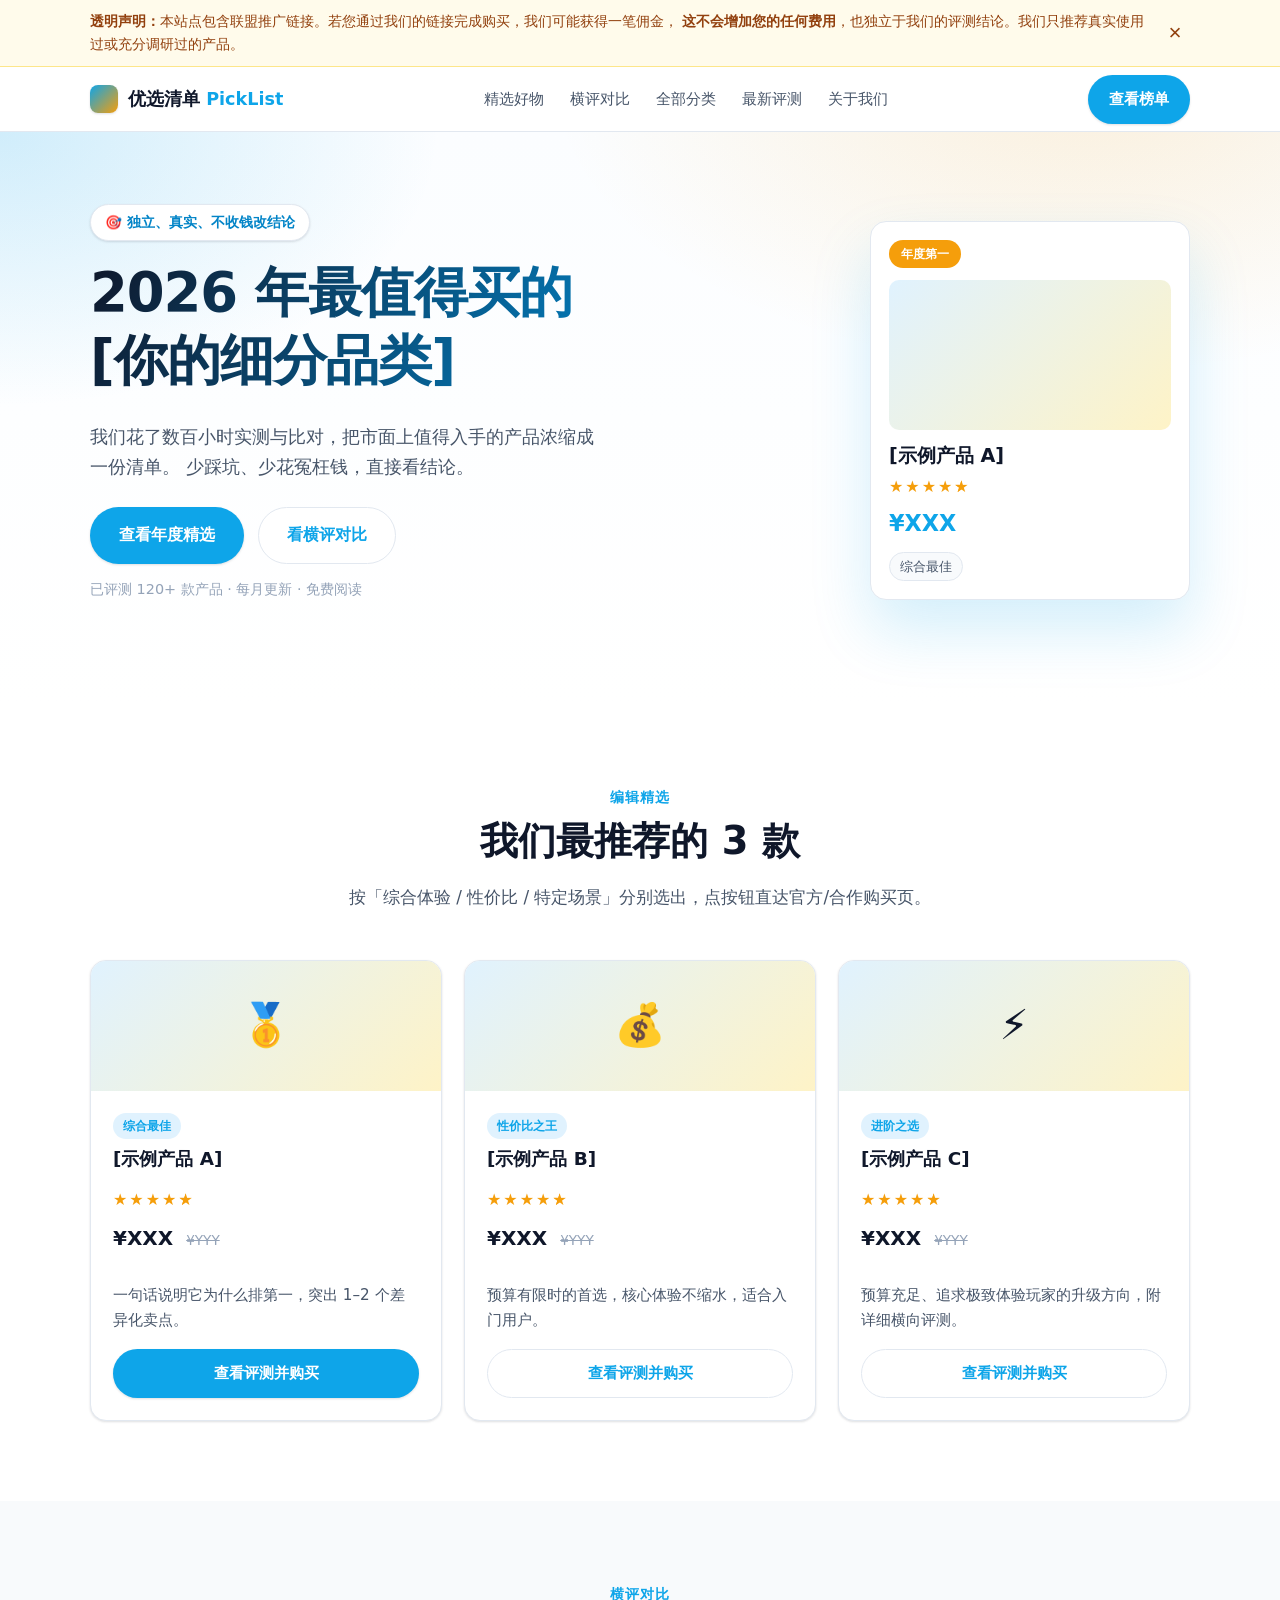
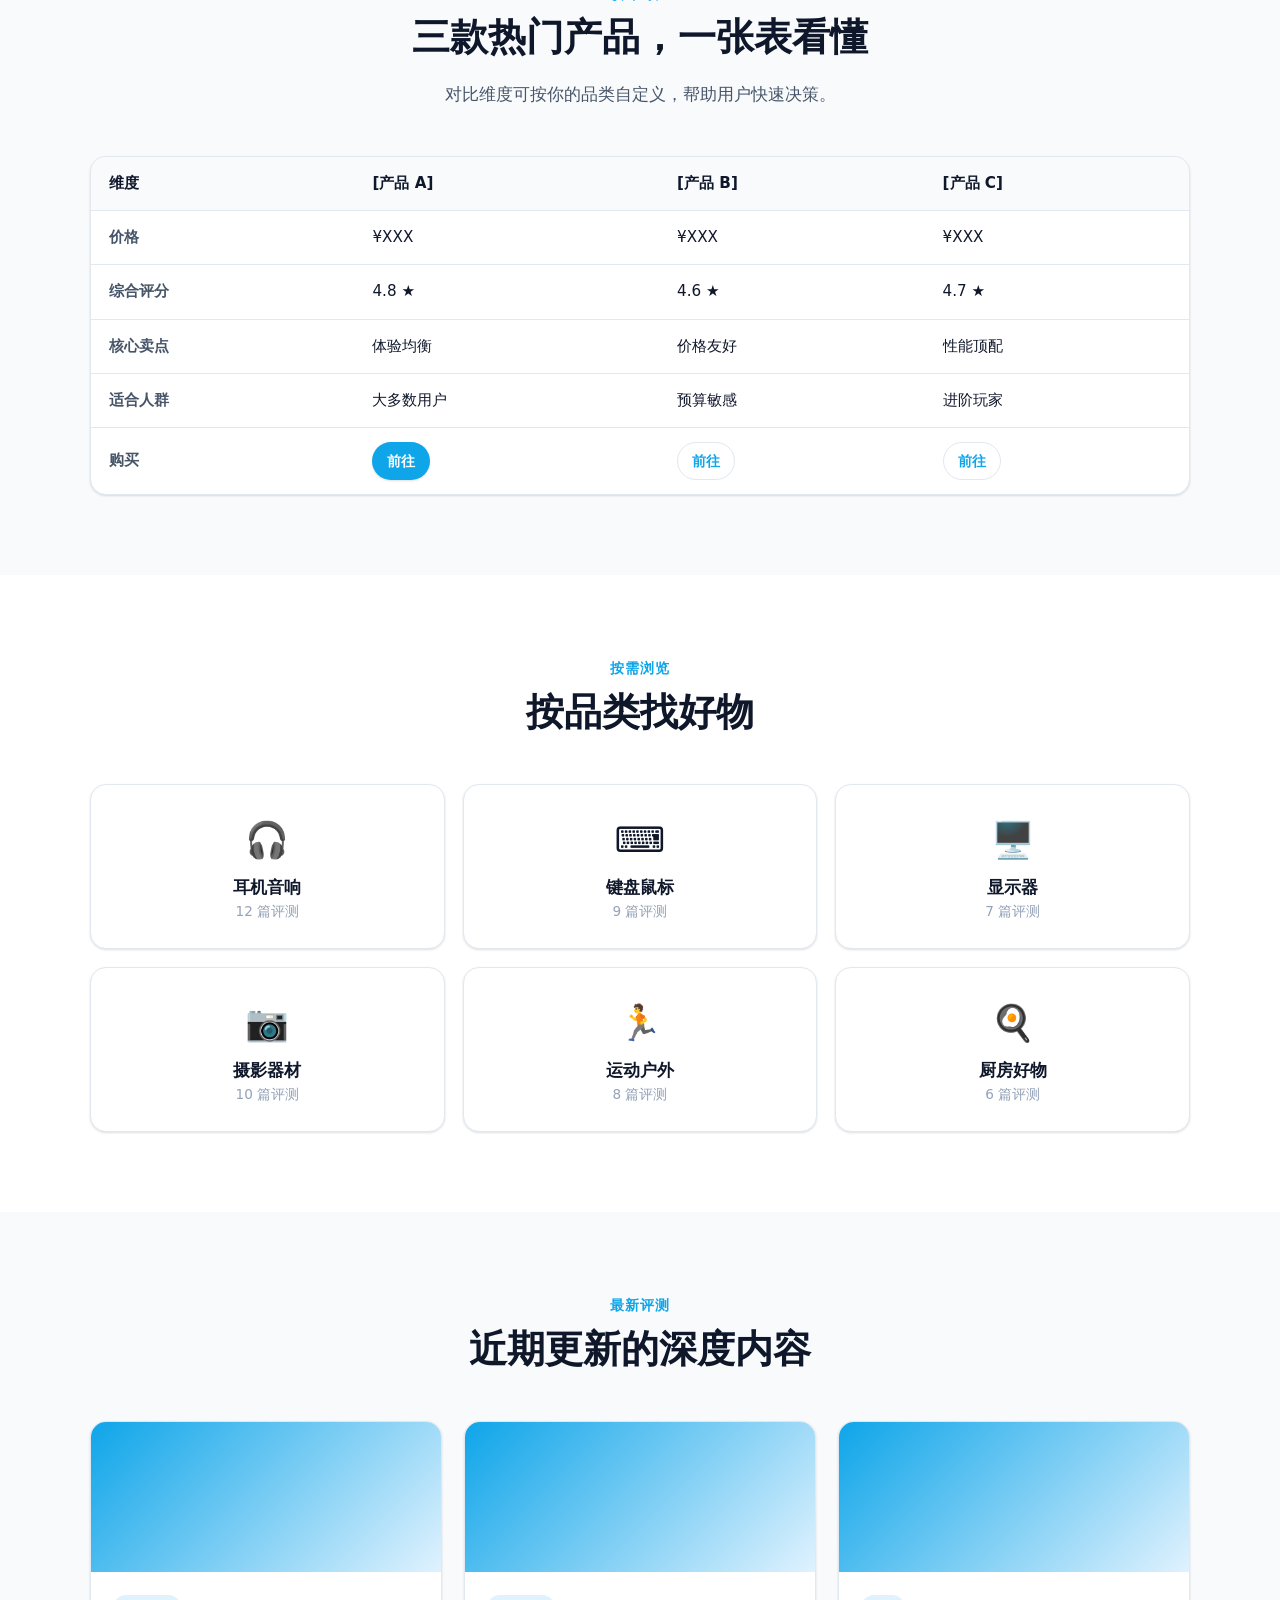
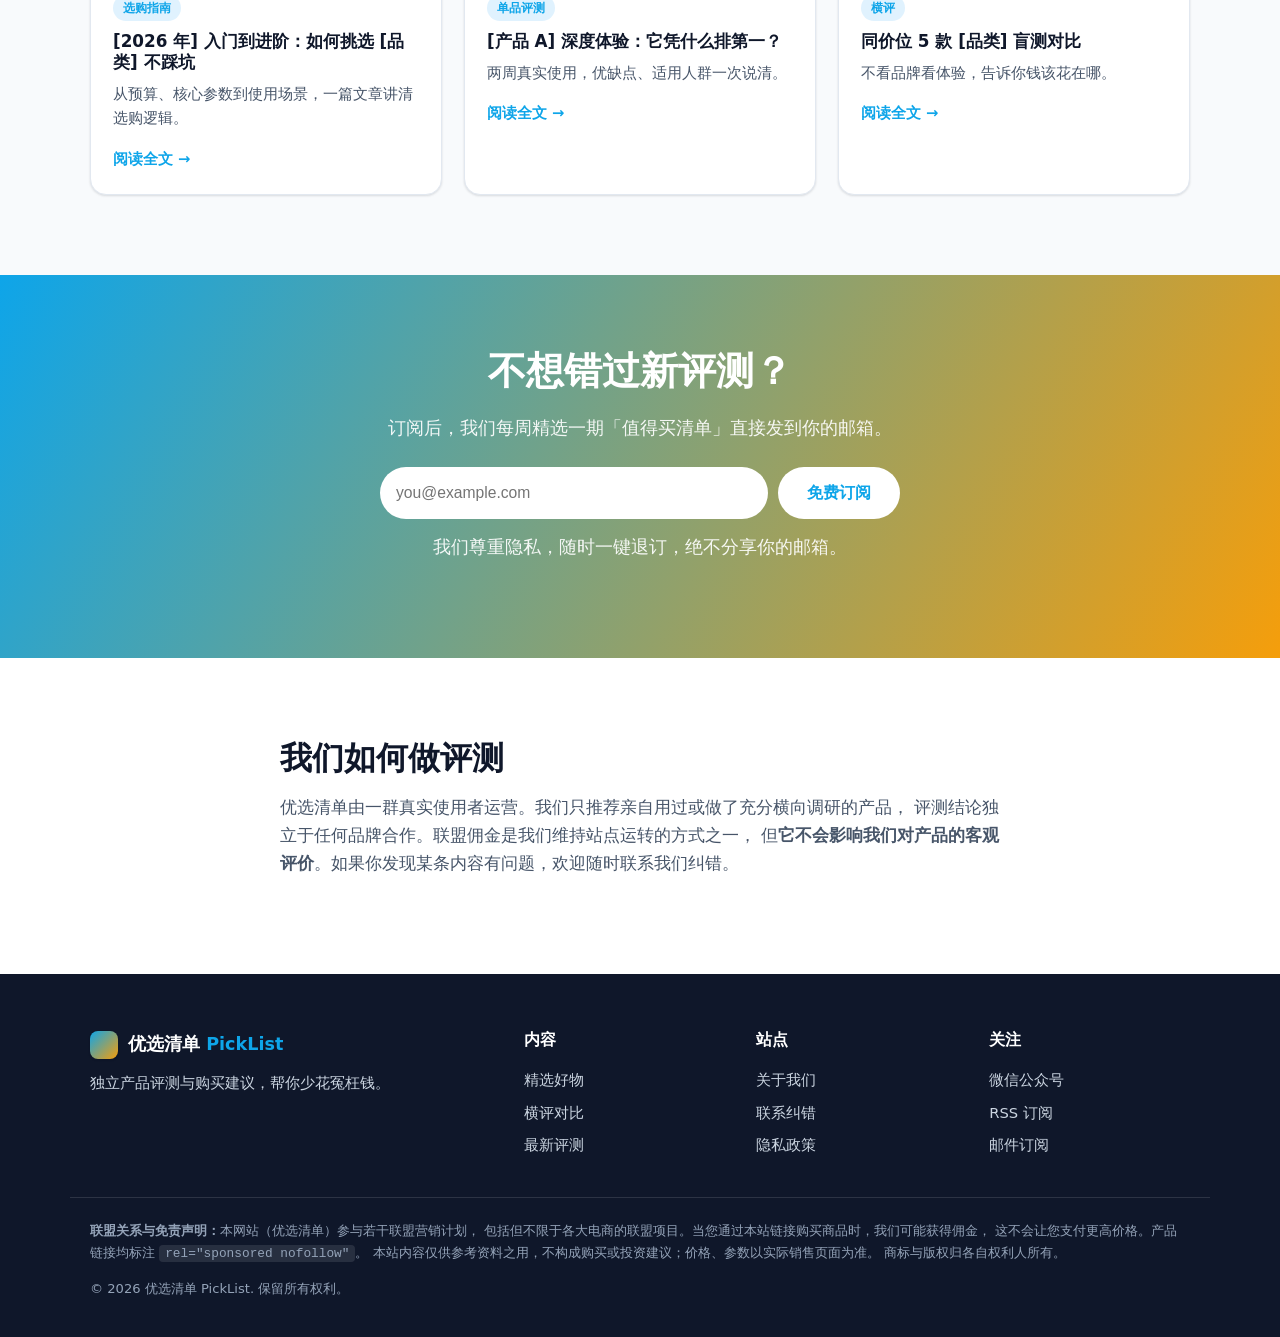
==== affiliate/index.html @ 00a75c19 "feat: 初始化站点仓库（企业落地页 landing/ + 联盟营销主页 affiliate/）" ====
<!DOCTYPE html>
<html lang="zh-CN">
<head>
  <meta charset="UTF-8" />
  <meta name="viewport" content="width=device-width, initial-scale=1.0" />
  <!-- SEO：联盟站点核心靠搜索流量，标题/描述务必含细分品类关键词 -->
  <title>优选清单 · 2026 最值得买的 [你的细分品类] 推荐与评测</title>
  <meta name="description" content="我们基于真实使用体验，为你筛选 [你的细分品类] 中最值得购买的产品，附详细对比与购买建议。内含联盟推广链接。" />
  <meta name="robots" content="index, follow" />
  <meta name="theme-color" content="#0ea5e9" />
  <link rel="stylesheet" href="./styles.css" />
</head>
<body>
  <!-- 联盟合规披露条：几乎所有国家/平台（含 Amazon Associates、FTC）都要求明确披露 -->
  <div class="disclosure" id="disclosure">
    <div class="container disclosure-inner">
      <p>
        <strong>透明声明：</strong>本站点包含联盟推广链接。若您通过我们的链接完成购买，我们可能获得一笔佣金，
        <b>这不会增加您的任何费用</b>，也独立于我们的评测结论。我们只推荐真实使用过或充分调研过的产品。
      </p>
      <button class="disclosure-close" id="disclosureClose" aria-label="关闭声明">×</button>
    </div>
  </div>

  <!-- 顶部导航 -->
  <header class="site-header" id="top">
    <div class="container nav">
      <a class="brand" href="#top" aria-label="优选清单首页">
        <span class="brand-mark" aria-hidden="true"></span>
        <span class="brand-name">优选清单 <span class="brand-sub">PickList</span></span>
      </a>

      <nav class="nav-links" id="navLinks" aria-label="主导航">
        <a href="#picks">精选好物</a>
        <a href="#compare">横评对比</a>
        <a href="#categories">全部分类</a>
        <a href="#reviews">最新评测</a>
        <a href="#about">关于我们</a>
      </nav>

      <div class="nav-actions">
        <a class="btn btn-primary" href="#picks">查看榜单</a>
      </div>

      <button class="nav-toggle" id="navToggle" aria-label="打开菜单" aria-expanded="false" aria-controls="navLinks">
        <span></span><span></span><span></span>
      </button>
    </div>
  </header>

  <main>
    <!-- Hero -->
    <section class="hero">
      <div class="container hero-grid">
        <div class="hero-copy reveal">
          <span class="badge">🎯 独立、真实、不收钱改结论</span>
          <h1>2026 年最值得买的<br />[你的细分品类]</h1>
          <p class="lead">
            我们花了数百小时实测与比对，把市面上值得入手的产品浓缩成一份清单。
            少踩坑、少花冤枉钱，直接看结论。
          </p>
          <div class="hero-cta">
            <a class="btn btn-primary btn-lg" href="#picks">查看年度精选</a>
            <a class="btn btn-outline btn-lg" href="#compare">看横评对比</a>
          </div>
          <p class="hero-note">已评测 120+ 款产品 · 每月更新 · 免费阅读</p>
        </div>

        <div class="hero-visual reveal" aria-hidden="true">
          <div class="rank-card">
            <span class="rank-badge">年度第一</span>
            <div class="rank-thumb"></div>
            <div class="rank-body">
              <h3>[示例产品 A]</h3>
              <div class="stars" aria-label="评分 4.8 分">★★★★<span class="half">★</span></div>
              <p class="rank-price">¥XXX</p>
              <span class="rank-tag">综合最佳</span>
            </div>
          </div>
        </div>
      </div>
    </section>

    <!-- 精选好物 -->
    <section class="section" id="picks">
      <div class="container">
        <div class="section-head reveal">
          <span class="eyebrow">编辑精选</span>
          <h2>我们最推荐的 3 款</h2>
          <p>按「综合体验 / 性价比 / 特定场景」分别选出，点按钮直达官方/合作购买页。</p>
        </div>

        <div class="grid-3 picks">
          <article class="pick-card reveal">
            <div class="pick-thumb"><span class="pick-emoji" aria-hidden="true">🥇</span></div>
            <div class="pick-body">
              <span class="pick-cat">综合最佳</span>
              <h3>[示例产品 A]</h3>
              <div class="stars" aria-label="评分 4.8 分">★★★★<span class="half">★</span></div>
              <p class="pick-price">¥XXX <del>¥YYY</del></p>
              <p class="pick-desc">一句话说明它为什么排第一，突出 1–2 个差异化卖点。</p>
              <!-- 联盟链接占位：替换为你的推广链接，建议带 subID 便于统计转化 -->
              <a class="btn btn-primary btn-block" href="https://example.com/affiliate?product=A&subid=home_top1" rel="sponsored nofollow" target="_blank">查看评测并购买</a>
            </div>
          </article>

          <article class="pick-card reveal">
            <div class="pick-thumb"><span class="pick-emoji" aria-hidden="true">💰</span></div>
            <div class="pick-body">
              <span class="pick-cat">性价比之王</span>
              <h3>[示例产品 B]</h3>
              <div class="stars" aria-label="评分 4.6 分">★★★★<span class="half">★</span></div>
              <p class="pick-price">¥XXX <del>¥YYY</del></p>
              <p class="pick-desc">预算有限时的首选，核心体验不缩水，适合入门用户。</p>
              <a class="btn btn-outline btn-block" href="https://example.com/affiliate?product=B&subid=home_top2" rel="sponsored nofollow" target="_blank">查看评测并购买</a>
            </div>
          </article>

          <article class="pick-card reveal">
            <div class="pick-thumb"><span class="pick-emoji" aria-hidden="true">⚡</span></div>
            <div class="pick-body">
              <span class="pick-cat">进阶之选</span>
              <h3>[示例产品 C]</h3>
              <div class="stars" aria-label="评分 4.7 分">★★★★<span class="half">★</span></div>
              <p class="pick-price">¥XXX <del>¥YYY</del></p>
              <p class="pick-desc">预算充足、追求极致体验玩家的升级方向，附详细横向评测。</p>
              <a class="btn btn-outline btn-block" href="https://example.com/affiliate?product=C&subid=home_top3" rel="sponsored nofollow" target="_blank">查看评测并购买</a>
            </div>
          </article>
        </div>
      </div>
    </section>

    <!-- 横评对比 -->
    <section class="section section-alt" id="compare">
      <div class="container">
        <div class="section-head reveal">
          <span class="eyebrow">横评对比</span>
          <h2>三款热门产品，一张表看懂</h2>
          <p>对比维度可按你的品类自定义，帮助用户快速决策。</p>
        </div>

        <div class="table-wrap reveal">
          <table class="compare-table">
            <thead>
              <tr>
                <th>维度</th>
                <th>[产品 A]</th>
                <th>[产品 B]</th>
                <th>[产品 C]</th>
              </tr>
            </thead>
            <tbody>
              <tr><td>价格</td><td>¥XXX</td><td>¥XXX</td><td>¥XXX</td></tr>
              <tr><td>综合评分</td><td>4.8 ★</td><td>4.6 ★</td><td>4.7 ★</td></tr>
              <tr><td>核心卖点</td><td>体验均衡</td><td>价格友好</td><td>性能顶配</td></tr>
              <tr><td>适合人群</td><td>大多数用户</td><td>预算敏感</td><td>进阶玩家</td></tr>
              <tr>
                <td>购买</td>
                <td><a class="btn btn-primary btn-sm" href="https://example.com/affiliate?product=A&subid=compare" rel="sponsored nofollow" target="_blank">前往</a></td>
                <td><a class="btn btn-outline btn-sm" href="https://example.com/affiliate?product=B&subid=compare" rel="sponsored nofollow" target="_blank">前往</a></td>
                <td><a class="btn btn-outline btn-sm" href="https://example.com/affiliate?product=C&subid=compare" rel="sponsored nofollow" target="_blank">前往</a></td>
              </tr>
            </tbody>
          </table>
        </div>
      </div>
    </section>

    <!-- 品类入口 -->
    <section class="section" id="categories">
      <div class="container">
        <div class="section-head reveal">
          <span class="eyebrow">按需浏览</span>
          <h2>按品类找好物</h2>
        </div>
        <div class="grid-3 cats">
          <a class="cat-card reveal" href="#"><span class="cat-emoji" aria-hidden="true">🎧</span><h3>耳机音响</h3><p>12 篇评测</p></a>
          <a class="cat-card reveal" href="#"><span class="cat-emoji" aria-hidden="true">⌨️</span><h3>键盘鼠标</h3><p>9 篇评测</p></a>
          <a class="cat-card reveal" href="#"><span class="cat-emoji" aria-hidden="true">🖥️</span><h3>显示器</h3><p>7 篇评测</p></a>
          <a class="cat-card reveal" href="#"><span class="cat-emoji" aria-hidden="true">📷</span><h3>摄影器材</h3><p>10 篇评测</p></a>
          <a class="cat-card reveal" href="#"><span class="cat-emoji" aria-hidden="true">🏃</span><h3>运动户外</h3><p>8 篇评测</p></a>
          <a class="cat-card reveal" href="#"><span class="cat-emoji" aria-hidden="true">🍳</span><h3>厨房好物</h3><p>6 篇评测</p></a>
        </div>
      </div>
    </section>

    <!-- 最新评测 -->
    <section class="section section-alt" id="reviews">
      <div class="container">
        <div class="section-head reveal">
          <span class="eyebrow">最新评测</span>
          <h2>近期更新的深度内容</h2>
        </div>
        <div class="grid-3 posts">
          <article class="post-card reveal">
            <div class="post-thumb"></div>
            <div class="post-body">
              <span class="post-cat">选购指南</span>
              <h3>[2026 年] 入门到进阶：如何挑选 [品类] 不踩坑</h3>
              <p>从预算、核心参数到使用场景，一篇文章讲清选购逻辑。</p>
              <a class="post-more" href="#">阅读全文 →</a>
            </div>
          </article>
          <article class="post-card reveal">
            <div class="post-thumb"></div>
            <div class="post-body">
              <span class="post-cat">单品评测</span>
              <h3>[产品 A] 深度体验：它凭什么排第一？</h3>
              <p>两周真实使用，优缺点、适用人群一次说清。</p>
              <a class="post-more" href="#">阅读全文 →</a>
            </div>
          </article>
          <article class="post-card reveal">
            <div class="post-thumb"></div>
            <div class="post-body">
              <span class="post-cat">横评</span>
              <h3>同价位 5 款 [品类] 盲测对比</h3>
              <p>不看品牌看体验，告诉你钱该花在哪。</p>
              <a class="post-more" href="#">阅读全文 →</a>
            </div>
          </article>
        </div>
      </div>
    </section>

    <!-- 订阅 -->
    <section class="cta" id="subscribe">
      <div class="container cta-inner reveal">
        <h2>不想错过新评测？</h2>
        <p>订阅后，我们每周精选一期「值得买清单」直接发到你的邮箱。</p>
        <form class="sub-form" id="subForm" novalidate>
          <input type="email" id="subEmail" placeholder="you@example.com" autocomplete="email" aria-label="邮箱地址" required />
          <button class="btn btn-light btn-lg" type="submit">免费订阅</button>
          <p class="form-success" id="subSuccess" hidden>✅ 订阅成功，欢迎信已发送（演示）。</p>
        </form>
        <p class="cta-fine">我们尊重隐私，随时一键退订，绝不分享你的邮箱。</p>
      </div>
    </section>

    <!-- 关于 -->
    <section class="section" id="about">
      <div class="container about reveal">
        <h2>我们如何做评测</h2>
        <p>
          优选清单由一群真实使用者运营。我们只推荐亲自用过或做了充分横向调研的产品，
          评测结论独立于任何品牌合作。联盟佣金是我们维持站点运转的方式之一，
          但<strong>它不会影响我们对产品的客观评价</strong>。如果你发现某条内容有问题，欢迎随时联系我们纠错。
        </p>
      </div>
    </section>
  </main>

  <!-- 页脚：含联盟免责声明 -->
  <footer class="site-footer">
    <div class="container footer-grid">
      <div class="footer-brand">
        <a class="brand" href="#top">
          <span class="brand-mark" aria-hidden="true"></span>
          <span class="brand-name">优选清单 <span class="brand-sub">PickList</span></span>
        </a>
        <p>独立产品评测与购买建议，帮你少花冤枉钱。</p>
      </div>
      <div class="footer-col">
        <h4>内容</h4>
        <a href="#picks">精选好物</a>
        <a href="#compare">横评对比</a>
        <a href="#reviews">最新评测</a>
      </div>
      <div class="footer-col">
        <h4>站点</h4>
        <a href="#about">关于我们</a>
        <a href="#">联系纠错</a>
        <a href="#">隐私政策</a>
      </div>
      <div class="footer-col">
        <h4>关注</h4>
        <a href="#">微信公众号</a>
        <a href="#">RSS 订阅</a>
        <a href="#subscribe">邮件订阅</a>
      </div>
    </div>

    <div class="container footer-disclaimer">
      <p>
        <strong>联盟关系与免责声明：</strong>本网站（优选清单）参与若干联盟营销计划，
        包括但不限于各大电商的联盟项目。当您通过本站链接购买商品时，我们可能获得佣金，
        这不会让您支付更高价格。产品链接均标注 <code>rel="sponsored nofollow"</code>。
        本站内容仅供参考资料之用，不构成购买或投资建议；价格、参数以实际销售页面为准。
        商标与版权归各自权利人所有。
      </p>
      <p class="copyright">© 2026 优选清单 PickList. 保留所有权利。</p>
    </div>
  </footer>

  <script src="./script.js"></script>
</body>
</html>
---- affiliate/styles.css ----
/* ============================================================
   优选清单 · 联盟营销主页样式
   移动优先 · CSS 变量主题 · 响应式
   ============================================================ */

:root {
  --primary: #0ea5e9;
  --primary-dark: #0284c7;
  --primary-light: #e0f2fe;
  --accent: #f59e0b;
  --ink: #0f172a;
  --ink-soft: #475569;
  --muted: #94a3b8;
  --bg: #ffffff;
  --bg-alt: #f8fafc;
  --border: #e2e8f0;
  --success: #16a34a;
  --radius: 16px;
  --radius-sm: 10px;
  --shadow-sm: 0 1px 2px rgba(15, 23, 42, 0.06), 0 1px 3px rgba(15, 23, 42, 0.08);
  --shadow-md: 0 10px 25px rgba(15, 23, 42, 0.08);
  --shadow-lg: 0 30px 60px rgba(14, 165, 233, 0.18);
  --maxw: 1140px;
  --ease: cubic-bezier(0.16, 1, 0.3, 1);
}

*, *::before, *::after { box-sizing: border-box; }
html { scroll-behavior: smooth; }
body {
  margin: 0;
  font-family: "PingFang SC", "Microsoft YaHei", "Segoe UI", system-ui, -apple-system, sans-serif;
  color: var(--ink);
  background: var(--bg);
  line-height: 1.65;
  -webkit-font-smoothing: antialiased;
}
img, svg { max-width: 100%; display: block; }
a { color: inherit; text-decoration: none; }
h1, h2, h3, h4 { line-height: 1.25; margin: 0 0 0.5em; font-weight: 700; }
p { margin: 0 0 1em; }
ul { margin: 0; padding: 0; list-style: none; }

.container { width: 100%; max-width: var(--maxw); margin: 0 auto; padding: 0 20px; }
.section { padding: 80px 0; }
.section-alt { background: var(--bg-alt); }
.section-head { text-align: center; max-width: 640px; margin: 0 auto 48px; }
.eyebrow { display: inline-block; font-size: 0.85rem; font-weight: 700; letter-spacing: 0.08em; color: var(--primary); text-transform: uppercase; margin-bottom: 8px; }
.section-head h2 { font-size: clamp(1.6rem, 4vw, 2.4rem); }
.section-head p { color: var(--ink-soft); font-size: 1.05rem; }

/* ---------- 联盟披露条 ---------- */
.disclosure { background: #fffbeb; border-bottom: 1px solid #fde68a; color: #92400e; font-size: 0.88rem; }
.disclosure-inner { display: flex; align-items: center; gap: 12px; padding: 10px 20px; }
.disclosure p { margin: 0; flex: 1; }
.disclosure-close { flex: none; width: 30px; height: 30px; border: none; background: transparent; font-size: 1.4rem; line-height: 1; color: #92400e; cursor: pointer; border-radius: 8px; }
.disclosure-close:hover { background: #fde68a; }
.disclosure.hide { display: none; }

/* ---------- Buttons ---------- */
.btn {
  display: inline-flex; align-items: center; justify-content: center; gap: 8px;
  padding: 11px 20px; border-radius: 999px; font-size: 0.95rem; font-weight: 600;
  cursor: pointer; border: 1px solid transparent; white-space: nowrap;
  transition: transform 0.15s var(--ease), box-shadow 0.2s var(--ease), background 0.2s var(--ease);
}
.btn:active { transform: translateY(1px); }
.btn-lg { padding: 14px 28px; font-size: 1.02rem; }
.btn-sm { padding: 7px 14px; font-size: 0.85rem; }
.btn-block { width: 100%; }
.btn-primary { background: var(--primary); color: #fff; box-shadow: var(--shadow-sm); }
.btn-primary:hover { background: var(--primary-dark); box-shadow: var(--shadow-md); }
.btn-outline { background: #fff; color: var(--primary); border-color: var(--border); }
.btn-outline:hover { border-color: var(--primary); background: var(--primary-light); }
.btn-light { background: #fff; color: var(--primary); }
.btn-light:hover { box-shadow: var(--shadow-md); }

/* ---------- Header / Nav ---------- */
.site-header { position: sticky; top: 0; z-index: 50; background: rgba(255, 255, 255, 0.85); backdrop-filter: saturate(180%) blur(12px); border-bottom: 1px solid var(--border); }
.nav { display: flex; align-items: center; justify-content: space-between; height: 64px; gap: 16px; }
.brand { display: inline-flex; align-items: center; gap: 10px; font-weight: 800; font-size: 1.1rem; }
.brand-mark { width: 28px; height: 28px; border-radius: 8px; background: linear-gradient(135deg, var(--primary), var(--accent)); box-shadow: var(--shadow-sm); }
.brand-sub { color: var(--primary); font-weight: 700; }
.nav-links { display: flex; gap: 26px; }
.nav-links a { color: var(--ink-soft); font-weight: 500; font-size: 0.95rem; transition: color 0.15s; }
.nav-links a:hover { color: var(--primary); }
.nav-actions { display: flex; align-items: center; gap: 10px; }
.nav-toggle { display: none; flex-direction: column; justify-content: center; gap: 5px; width: 42px; height: 42px; background: transparent; border: 1px solid var(--border); border-radius: 10px; cursor: pointer; }
.nav-toggle span { display: block; width: 20px; height: 2px; background: var(--ink); border-radius: 2px; transition: transform 0.2s, opacity 0.2s; }
.nav-toggle[aria-expanded="true"] span:nth-child(1) { transform: translateY(7px) rotate(45deg); }
.nav-toggle[aria-expanded="true"] span:nth-child(2) { opacity: 0; }
.nav-toggle[aria-expanded="true"] span:nth-child(3) { transform: translateY(-7px) rotate(-45deg); }

/* ---------- Hero ---------- */
.hero { position: relative; padding: 72px 0 88px; background: radial-gradient(900px 500px at 85% -10%, rgba(245, 158, 11, 0.14), transparent 60%), radial-gradient(800px 500px at 0% 0%, rgba(14, 165, 233, 0.18), transparent 55%), linear-gradient(180deg, #fbfdff, #ffffff); overflow: hidden; }
.hero-grid { display: grid; grid-template-columns: 1.05fr 1fr; gap: 48px; align-items: center; }
.badge { display: inline-block; background: #fff; border: 1px solid var(--border); color: var(--primary-dark); padding: 6px 14px; border-radius: 999px; font-size: 0.85rem; font-weight: 600; box-shadow: var(--shadow-sm); margin-bottom: 18px; }
.hero h1 { font-size: clamp(2.1rem, 6vw, 3.4rem); letter-spacing: -0.02em; background: linear-gradient(120deg, var(--ink), var(--primary-dark)); -webkit-background-clip: text; background-clip: text; color: transparent; }
.lead { font-size: 1.12rem; color: var(--ink-soft); max-width: 520px; }
.hero-cta { display: flex; flex-wrap: wrap; gap: 14px; margin: 26px 0 14px; }
.hero-note { font-size: 0.9rem; color: var(--muted); }

/* Hero 排行卡 */
.hero-visual { perspective: 1200px; }
.rank-card { background: #fff; border: 1px solid var(--border); border-radius: var(--radius); box-shadow: var(--shadow-lg); padding: 18px; max-width: 320px; margin-left: auto; }
.rank-badge { display: inline-block; background: var(--accent); color: #fff; font-size: 0.78rem; font-weight: 700; padding: 4px 12px; border-radius: 999px; margin-bottom: 12px; }
.rank-thumb { height: 150px; border-radius: var(--radius-sm); background: linear-gradient(135deg, var(--primary-light), #fef3c7); margin-bottom: 14px; }
.rank-body h3 { font-size: 1.2rem; margin-bottom: 6px; }
.rank-price { font-size: 1.4rem; font-weight: 800; color: var(--primary); margin: 4px 0 10px; }
.rank-tag { display: inline-block; font-size: 0.8rem; color: var(--ink-soft); background: var(--bg-alt); border: 1px solid var(--border); padding: 3px 10px; border-radius: 999px; }

/* 星级 */
.stars { color: #f59e0b; font-size: 1rem; letter-spacing: 2px; }
.stars .half { position: relative; display: inline-block; width: 1em; overflow: hidden; vertical-align: bottom; }
.stars .half::before { content: "★"; position: absolute; left: 0; width: 50%; overflow: hidden; color: #f59e0b; }

/* ---------- 精选卡片 ---------- */
.grid-3 { display: grid; grid-template-columns: repeat(3, 1fr); gap: 22px; }
.pick-card { background: #fff; border: 1px solid var(--border); border-radius: var(--radius); box-shadow: var(--shadow-sm); overflow: hidden; display: flex; flex-direction: column; transition: transform 0.2s var(--ease), box-shadow 0.2s var(--ease); }
.pick-card:hover { transform: translateY(-4px); box-shadow: var(--shadow-md); }
.pick-thumb { height: 130px; background: linear-gradient(135deg, var(--primary-light), #fef3c7); display: grid; place-items: center; }
.pick-emoji { font-size: 2.6rem; }
.pick-body { padding: 22px; display: flex; flex-direction: column; gap: 8px; flex: 1; }
.pick-cat { display: inline-block; align-self: flex-start; font-size: 0.78rem; font-weight: 700; color: var(--primary); background: var(--primary-light); padding: 3px 10px; border-radius: 999px; }
.pick-body h3 { font-size: 1.15rem; }
.pick-price { font-size: 1.25rem; font-weight: 800; color: var(--ink); }
.pick-price del { font-size: 0.85rem; font-weight: 400; color: var(--muted); margin-left: 6px; }
.pick-desc { color: var(--ink-soft); font-size: 0.95rem; margin: 0 0 8px; flex: 1; }

/* ---------- 对比表 ---------- */
.table-wrap { overflow-x: auto; border: 1px solid var(--border); border-radius: var(--radius); box-shadow: var(--shadow-sm); background: #fff; }
.compare-table { width: 100%; border-collapse: collapse; min-width: 560px; }
.compare-table th, .compare-table td { padding: 14px 18px; text-align: left; border-bottom: 1px solid var(--border); font-size: 0.95rem; }
.compare-table thead th { background: var(--bg-alt); font-weight: 700; }
.compare-table tbody tr:last-child td { border-bottom: none; }
.compare-table td:first-child { font-weight: 600; color: var(--ink-soft); }

/* ---------- 品类 ---------- */
.cats { display: grid; grid-template-columns: repeat(3, 1fr); gap: 18px; }
.cat-card { background: #fff; border: 1px solid var(--border); border-radius: var(--radius); padding: 26px 20px; text-align: center; box-shadow: var(--shadow-sm); transition: transform 0.2s var(--ease), box-shadow 0.2s var(--ease), border-color 0.2s; }
.cat-card:hover { transform: translateY(-4px); box-shadow: var(--shadow-md); border-color: var(--primary); }
.cat-emoji { font-size: 2.2rem; display: block; margin-bottom: 8px; }
.cat-card h3 { font-size: 1.05rem; margin: 0 0 2px; }
.cat-card p { color: var(--muted); font-size: 0.85rem; margin: 0; }

/* ---------- 评测文章 ---------- */
.posts { display: grid; grid-template-columns: repeat(3, 1fr); gap: 22px; }
.post-card { background: #fff; border: 1px solid var(--border); border-radius: var(--radius); overflow: hidden; box-shadow: var(--shadow-sm); transition: transform 0.2s var(--ease), box-shadow 0.2s var(--ease); }
.post-card:hover { transform: translateY(-4px); box-shadow: var(--shadow-md); }
.post-thumb { height: 150px; background: linear-gradient(135deg, var(--primary), var(--primary-light)); }
.post-body { padding: 22px; }
.post-cat { display: inline-block; font-size: 0.78rem; font-weight: 700; color: var(--primary); background: var(--primary-light); padding: 3px 10px; border-radius: 999px; margin-bottom: 10px; }
.post-body h3 { font-size: 1.05rem; }
.post-body p { color: var(--ink-soft); font-size: 0.93rem; }
.post-more { color: var(--primary); font-weight: 600; font-size: 0.92rem; }

/* ---------- CTA / 订阅 ---------- */
.cta { background: linear-gradient(120deg, var(--primary), var(--accent)); color: #fff; padding: 72px 0; text-align: center; }
.cta-inner h2 { font-size: clamp(1.6rem, 4vw, 2.4rem); }
.cta-inner p { opacity: 0.92; font-size: 1.1rem; margin-bottom: 24px; }
.sub-form { display: flex; gap: 10px; justify-content: center; flex-wrap: wrap; max-width: 520px; margin: 0 auto; }
.sub-form input { flex: 1; min-width: 240px; padding: 13px 16px; border: none; border-radius: 999px; font-size: 0.98rem; }
.sub-form input:focus { outline: 3px solid rgba(255, 255, 255, 0.6); }
.form-success { flex-basis: 100%; color: #fff; font-weight: 600; margin: 6px 0 0; }
.cta-fine { font-size: 0.82rem; opacity: 0.85; margin-top: 14px; }

/* ---------- 关于 ---------- */
.about { max-width: 760px; }
.about h2 { font-size: clamp(1.5rem, 4vw, 2rem); }
.about p { color: var(--ink-soft); font-size: 1.05rem; }

/* ---------- Footer ---------- */
.site-footer { background: var(--ink); color: #cbd5e1; padding: 56px 0 24px; }
.footer-grid { display: grid; grid-template-columns: 2fr 1fr 1fr 1fr; gap: 32px; }
.footer-brand .brand { color: #fff; margin-bottom: 12px; }
.footer-brand p { font-size: 0.92rem; max-width: 320px; }
.footer-col h4 { color: #fff; font-size: 1rem; margin-bottom: 14px; }
.footer-col a { display: block; color: #cbd5e1; font-size: 0.92rem; padding: 4px 0; transition: color 0.15s; }
.footer-col a:hover { color: #fff; }
.footer-disclaimer { margin-top: 36px; padding-top: 22px; border-top: 1px solid rgba(255, 255, 255, 0.12); font-size: 0.82rem; color: #94a3b8; line-height: 1.7; }
.footer-disclaimer code { background: rgba(255, 255, 255, 0.1); padding: 1px 6px; border-radius: 4px; font-size: 0.8rem; }
.footer-disclaimer .copyright { margin-top: 12px; color: var(--muted); }

/* ---------- Reveal 动画 ---------- */
.reveal { opacity: 0; transform: translateY(24px); transition: opacity 0.6s var(--ease), transform 0.6s var(--ease); }
.reveal.is-visible { opacity: 1; transform: none; }

/* ============================================================
   响应式断点
   ============================================================ */
@media (max-width: 980px) {
  .hero-grid { grid-template-columns: 1fr; gap: 36px; }
  .hero-visual { order: -1; }
  .rank-card { margin: 0 auto; }
  .grid-3, .cats, .posts { grid-template-columns: repeat(2, 1fr); }
  .footer-grid { grid-template-columns: 1fr 1fr; }
}

@media (max-width: 720px) {
  .section { padding: 56px 0; }
  .nav-links { position: fixed; top: 64px; left: 0; right: 0; flex-direction: column; gap: 0; background: #fff; border-bottom: 1px solid var(--border); box-shadow: var(--shadow-md); padding: 8px 0; transform: translateY(-12px); opacity: 0; pointer-events: none; transition: opacity 0.2s, transform 0.2s; }
  .nav-links.open { transform: none; opacity: 1; pointer-events: auto; }
  .nav-links a { padding: 13px 20px; width: 100%; }
  .nav-actions { display: none; }
  .nav-toggle { display: flex; }

  .grid-3, .cats, .posts { grid-template-columns: 1fr; }
  .footer-grid { grid-template-columns: 1fr; gap: 24px; }
}

@media (max-width: 380px) {
  .container { padding: 0 16px; }
}

@media (prefers-reduced-motion: reduce) {
  * { scroll-behavior: auto !important; }
  .reveal { opacity: 1; transform: none; transition: none; }
}
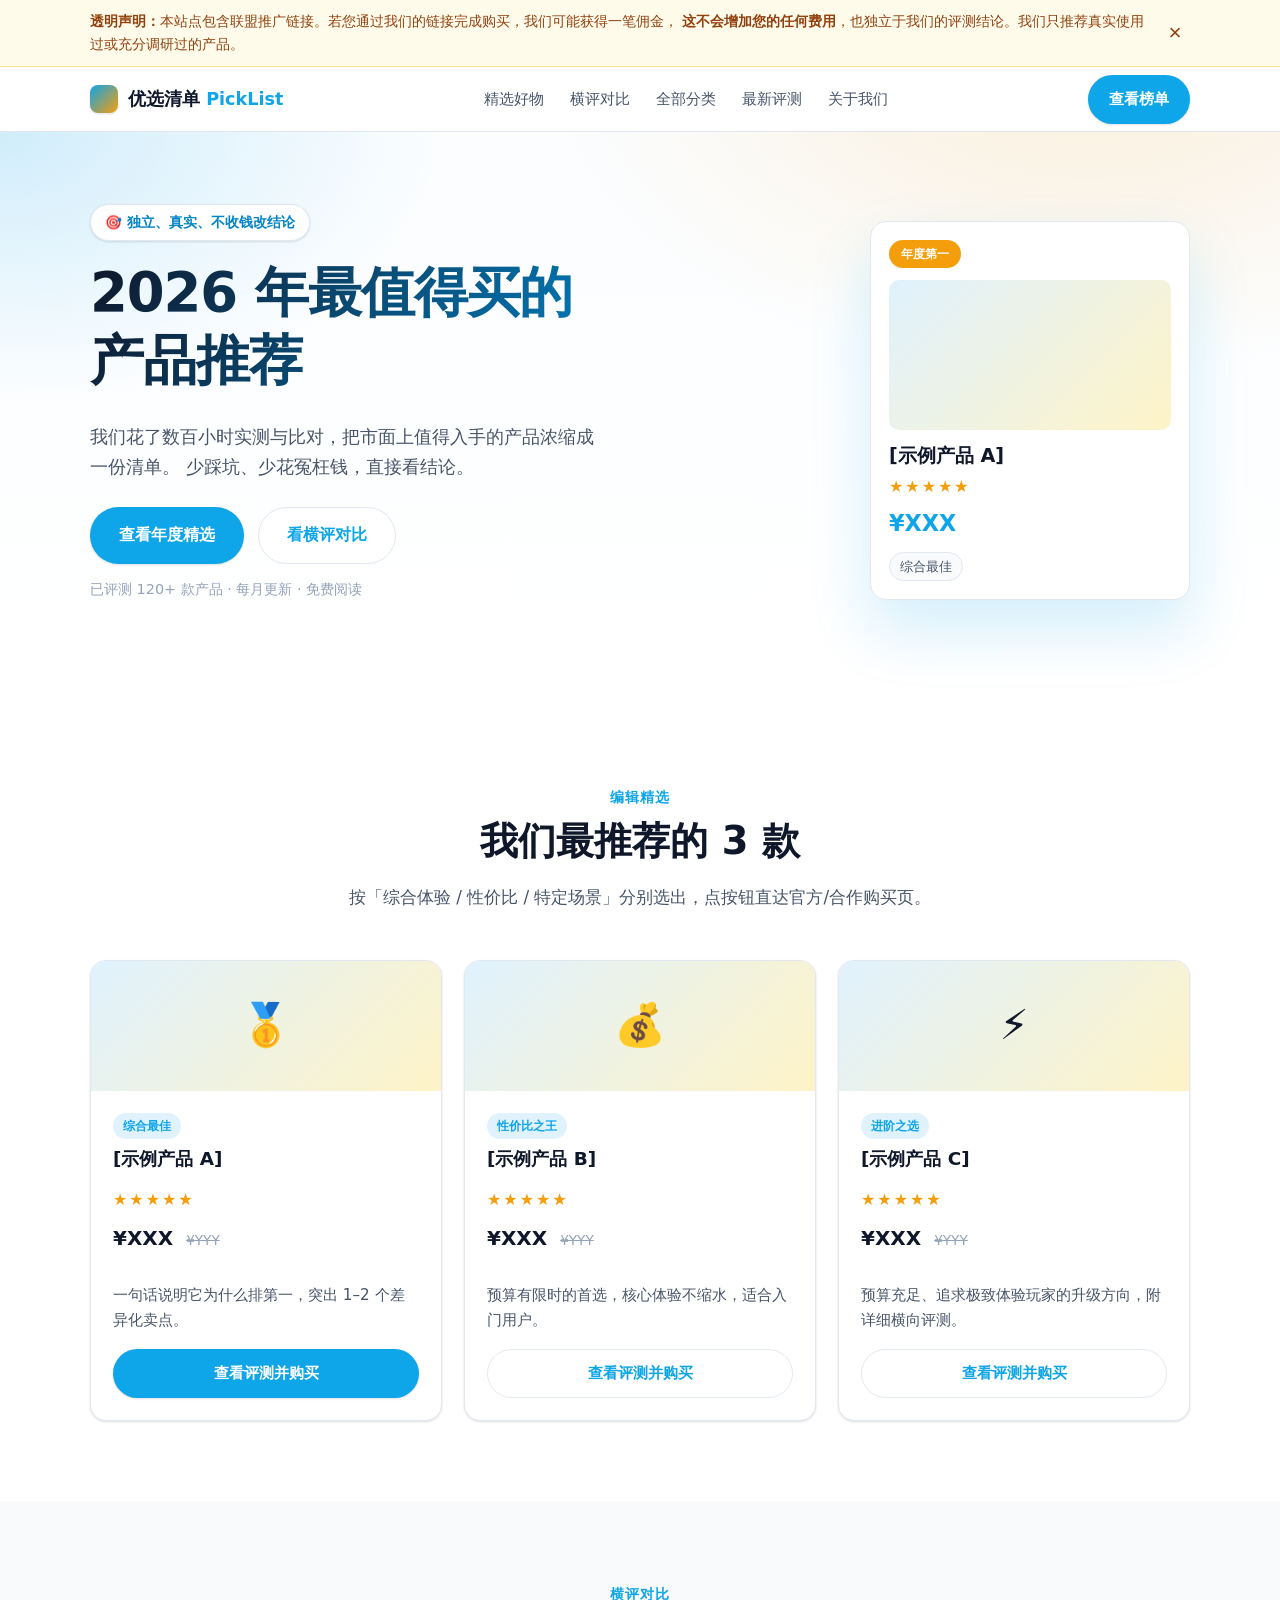
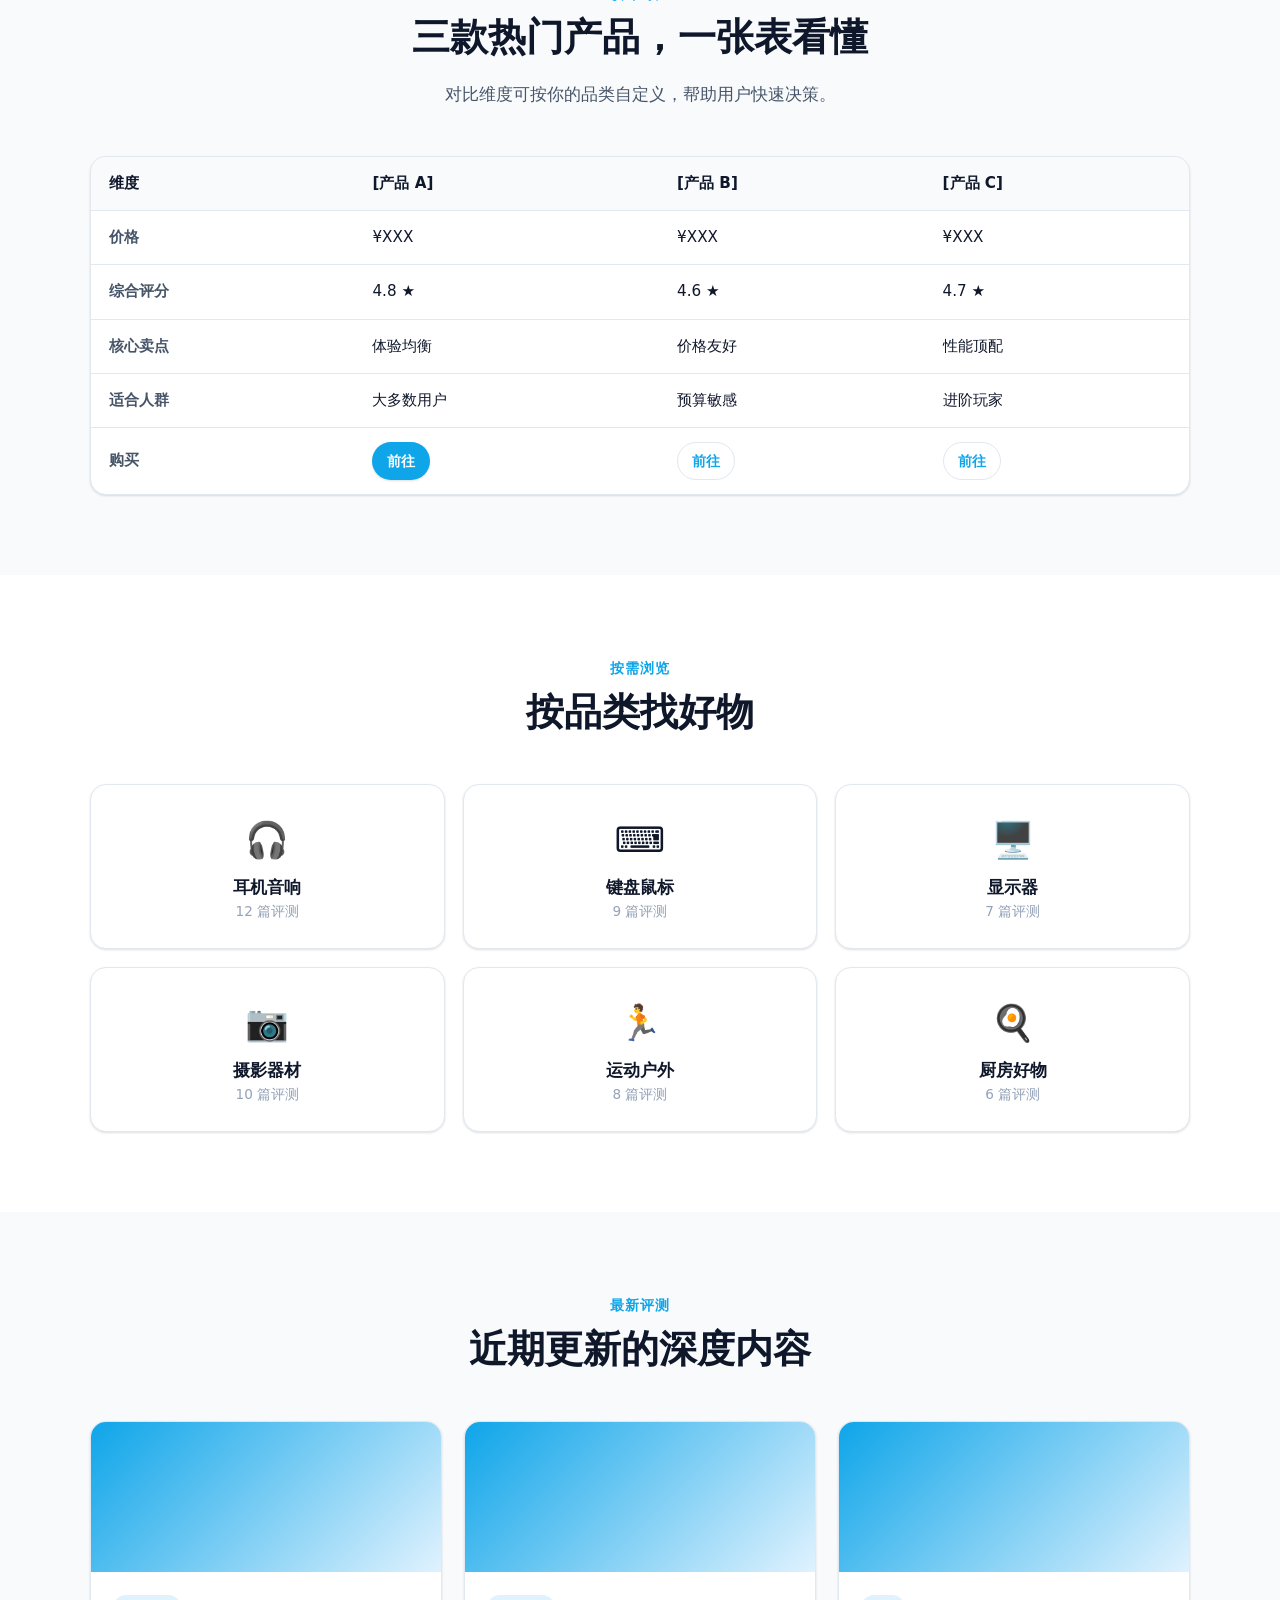
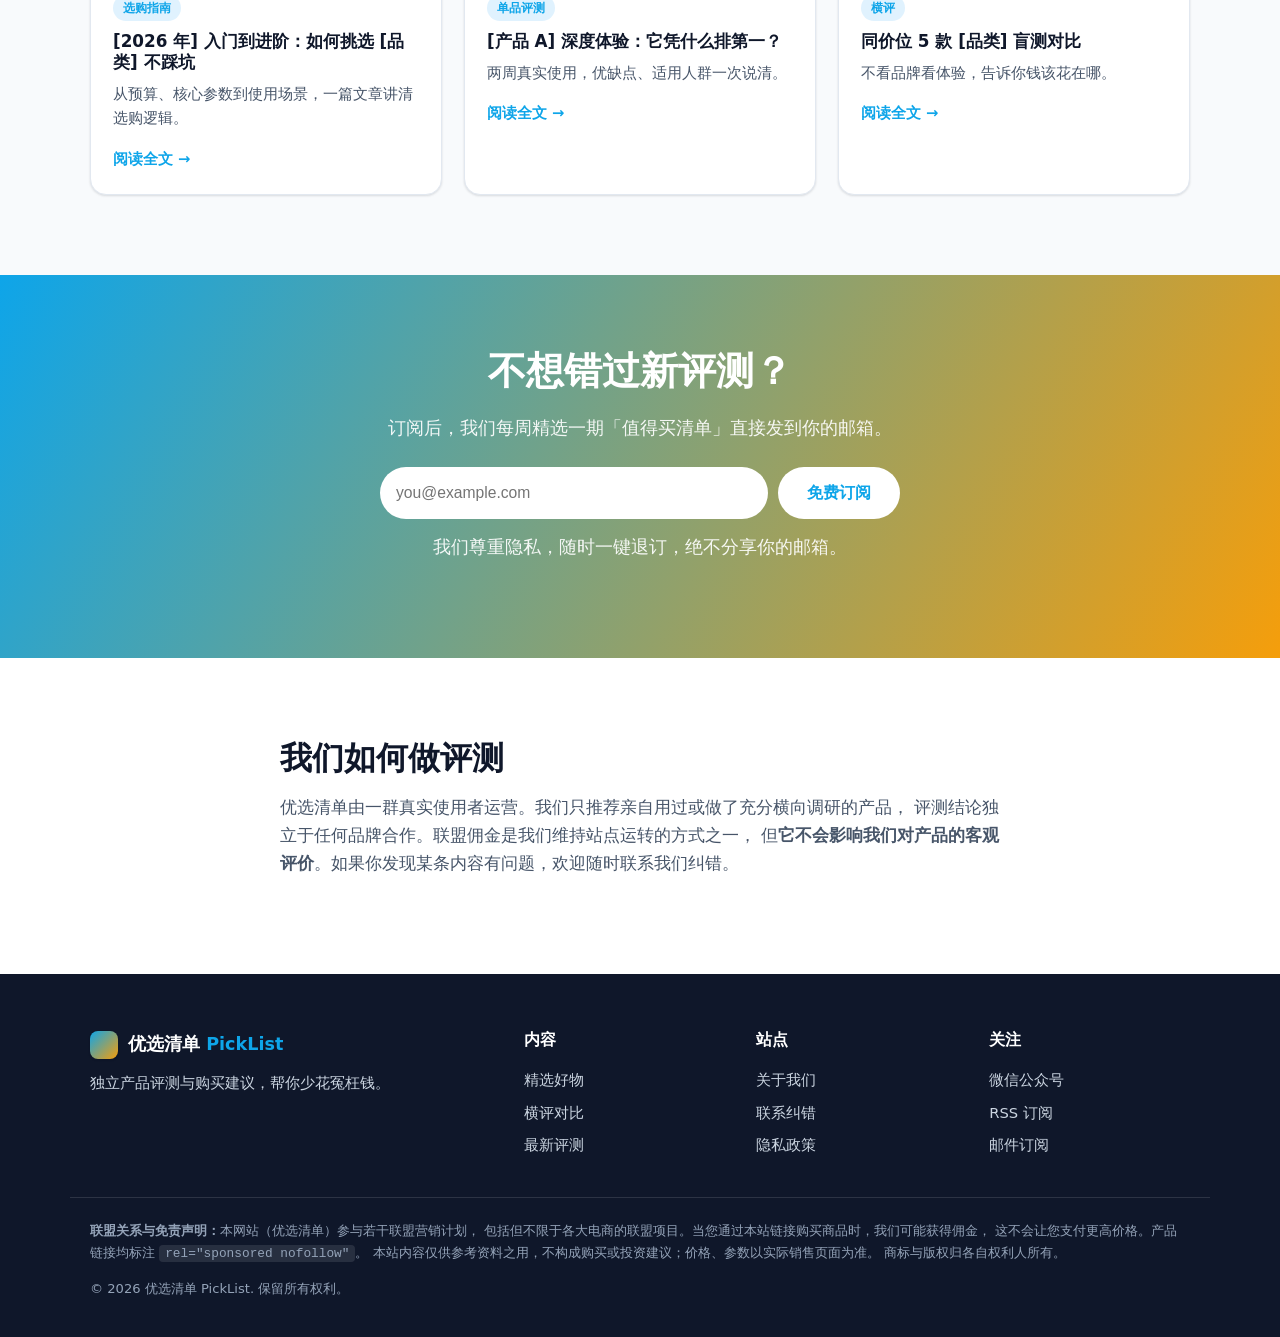
==== commit 244e55a4: "feat: 表单、SEO、安全头与运营文档更新" ====
--- a/affiliate/index.html
+++ b/affiliate/index.html
@@ -4,10 +4,20 @@
   <meta charset="UTF-8" />
   <meta name="viewport" content="width=device-width, initial-scale=1.0" />
   <!-- SEO：联盟站点核心靠搜索流量，标题/描述务必含细分品类关键词 -->
-  <title>优选清单 · 2026 最值得买的 [你的细分品类] 推荐与评测</title>
-  <meta name="description" content="我们基于真实使用体验，为你筛选 [你的细分品类] 中最值得购买的产品，附详细对比与购买建议。内含联盟推广链接。" />
+  <title>优选清单 · 2026 值得买产品推荐与评测</title>
+  <meta name="description" content="我们通过横向调研与使用体验，筛选值得购买的产品，附详细对比与购买建议。内含联盟推广链接。" />
   <meta name="robots" content="index, follow" />
   <meta name="theme-color" content="#0ea5e9" />
+  <link rel="canonical" href="https://yunzhou6-affiliate.netlify.app/" />
+  <meta property="og:type" content="website" />
+  <meta property="og:locale" content="zh_CN" />
+  <meta property="og:site_name" content="优选清单 PickList" />
+  <meta property="og:title" content="优选清单 · 2026 值得买产品推荐与评测" />
+  <meta property="og:description" content="基于横向调研的选购清单与产品对比，帮你更快做出购买决策。" />
+  <meta property="og:url" content="https://yunzhou6-affiliate.netlify.app/" />
+  <meta name="twitter:card" content="summary" />
+  <meta name="twitter:title" content="优选清单 · 2026 值得买产品推荐与评测" />
+  <meta name="twitter:description" content="基于横向调研的选购清单与产品对比，帮你更快做出购买决策。" />
   <link rel="stylesheet" href="./styles.css" />
 </head>
 <body>
@@ -54,7 +64,7 @@
       <div class="container hero-grid">
         <div class="hero-copy reveal">
           <span class="badge">🎯 独立、真实、不收钱改结论</span>
-          <h1>2026 年最值得买的<br />[你的细分品类]</h1>
+          <h1>2026 年最值得买的<br />产品推荐</h1>
           <p class="lead">
             我们花了数百小时实测与比对，把市面上值得入手的产品浓缩成一份清单。
             少踩坑、少花冤枉钱，直接看结论。
@@ -100,7 +110,7 @@
               <p class="pick-price">¥XXX <del>¥YYY</del></p>
               <p class="pick-desc">一句话说明它为什么排第一，突出 1–2 个差异化卖点。</p>
               <!-- 联盟链接占位：替换为你的推广链接，建议带 subID 便于统计转化 -->
-              <a class="btn btn-primary btn-block" href="https://example.com/affiliate?product=A&subid=home_top1" rel="sponsored nofollow" target="_blank">查看评测并购买</a>
+              <a class="btn btn-primary btn-block" href="https://example.com/affiliate?product=A&subid=home_top1" rel="sponsored nofollow noopener" target="_blank">查看评测并购买</a>
             </div>
           </article>
 
@@ -112,7 +122,7 @@
               <div class="stars" aria-label="评分 4.6 分">★★★★<span class="half">★</span></div>
               <p class="pick-price">¥XXX <del>¥YYY</del></p>
               <p class="pick-desc">预算有限时的首选，核心体验不缩水，适合入门用户。</p>
-              <a class="btn btn-outline btn-block" href="https://example.com/affiliate?product=B&subid=home_top2" rel="sponsored nofollow" target="_blank">查看评测并购买</a>
+              <a class="btn btn-outline btn-block" href="https://example.com/affiliate?product=B&subid=home_top2" rel="sponsored nofollow noopener" target="_blank">查看评测并购买</a>
             </div>
           </article>
 
@@ -124,7 +134,7 @@
               <div class="stars" aria-label="评分 4.7 分">★★★★<span class="half">★</span></div>
               <p class="pick-price">¥XXX <del>¥YYY</del></p>
               <p class="pick-desc">预算充足、追求极致体验玩家的升级方向，附详细横向评测。</p>
-              <a class="btn btn-outline btn-block" href="https://example.com/affiliate?product=C&subid=home_top3" rel="sponsored nofollow" target="_blank">查看评测并购买</a>
+              <a class="btn btn-outline btn-block" href="https://example.com/affiliate?product=C&subid=home_top3" rel="sponsored nofollow noopener" target="_blank">查看评测并购买</a>
             </div>
           </article>
         </div>
@@ -157,9 +167,9 @@
               <tr><td>适合人群</td><td>大多数用户</td><td>预算敏感</td><td>进阶玩家</td></tr>
               <tr>
                 <td>购买</td>
-                <td><a class="btn btn-primary btn-sm" href="https://example.com/affiliate?product=A&subid=compare" rel="sponsored nofollow" target="_blank">前往</a></td>
-                <td><a class="btn btn-outline btn-sm" href="https://example.com/affiliate?product=B&subid=compare" rel="sponsored nofollow" target="_blank">前往</a></td>
-                <td><a class="btn btn-outline btn-sm" href="https://example.com/affiliate?product=C&subid=compare" rel="sponsored nofollow" target="_blank">前往</a></td>
+                <td><a class="btn btn-primary btn-sm" href="https://example.com/affiliate?product=A&subid=compare" rel="sponsored nofollow noopener" target="_blank">前往</a></td>
+                <td><a class="btn btn-outline btn-sm" href="https://example.com/affiliate?product=B&subid=compare" rel="sponsored nofollow noopener" target="_blank">前往</a></td>
+                <td><a class="btn btn-outline btn-sm" href="https://example.com/affiliate?product=C&subid=compare" rel="sponsored nofollow noopener" target="_blank">前往</a></td>
               </tr>
             </tbody>
           </table>
@@ -229,10 +239,12 @@
       <div class="container cta-inner reveal">
         <h2>不想错过新评测？</h2>
         <p>订阅后，我们每周精选一期「值得买清单」直接发到你的邮箱。</p>
-        <form class="sub-form" id="subForm" novalidate>
+        <form class="sub-form" id="subForm" name="subscribe" method="POST" data-netlify="true" netlify-honeypot="bot-field" novalidate>
+          <input type="hidden" name="form-name" value="subscribe" />
+          <p class="hidden"><label>请勿填写：<input name="bot-field" tabindex="-1" autocomplete="off" /></label></p>
           <input type="email" id="subEmail" placeholder="you@example.com" autocomplete="email" aria-label="邮箱地址" required />
           <button class="btn btn-light btn-lg" type="submit">免费订阅</button>
-          <p class="form-success" id="subSuccess" hidden>✅ 订阅成功，欢迎信已发送（演示）。</p>
+          <p class="form-success" id="subSuccess" aria-live="polite" hidden></p>
         </form>
         <p class="cta-fine">我们尊重隐私，随时一键退订，绝不分享你的邮箱。</p>
       </div>
--- a/affiliate/styles.css
+++ b/affiliate/styles.css
@@ -215,3 +215,6 @@
   * { scroll-behavior: auto !important; }
   .reveal { opacity: 1; transform: none; transition: none; }
 }
+
+/* Netlify Forms honeypot field */
+.hidden { position: absolute !important; left: -9999px !important; width: 1px; height: 1px; overflow: hidden; }
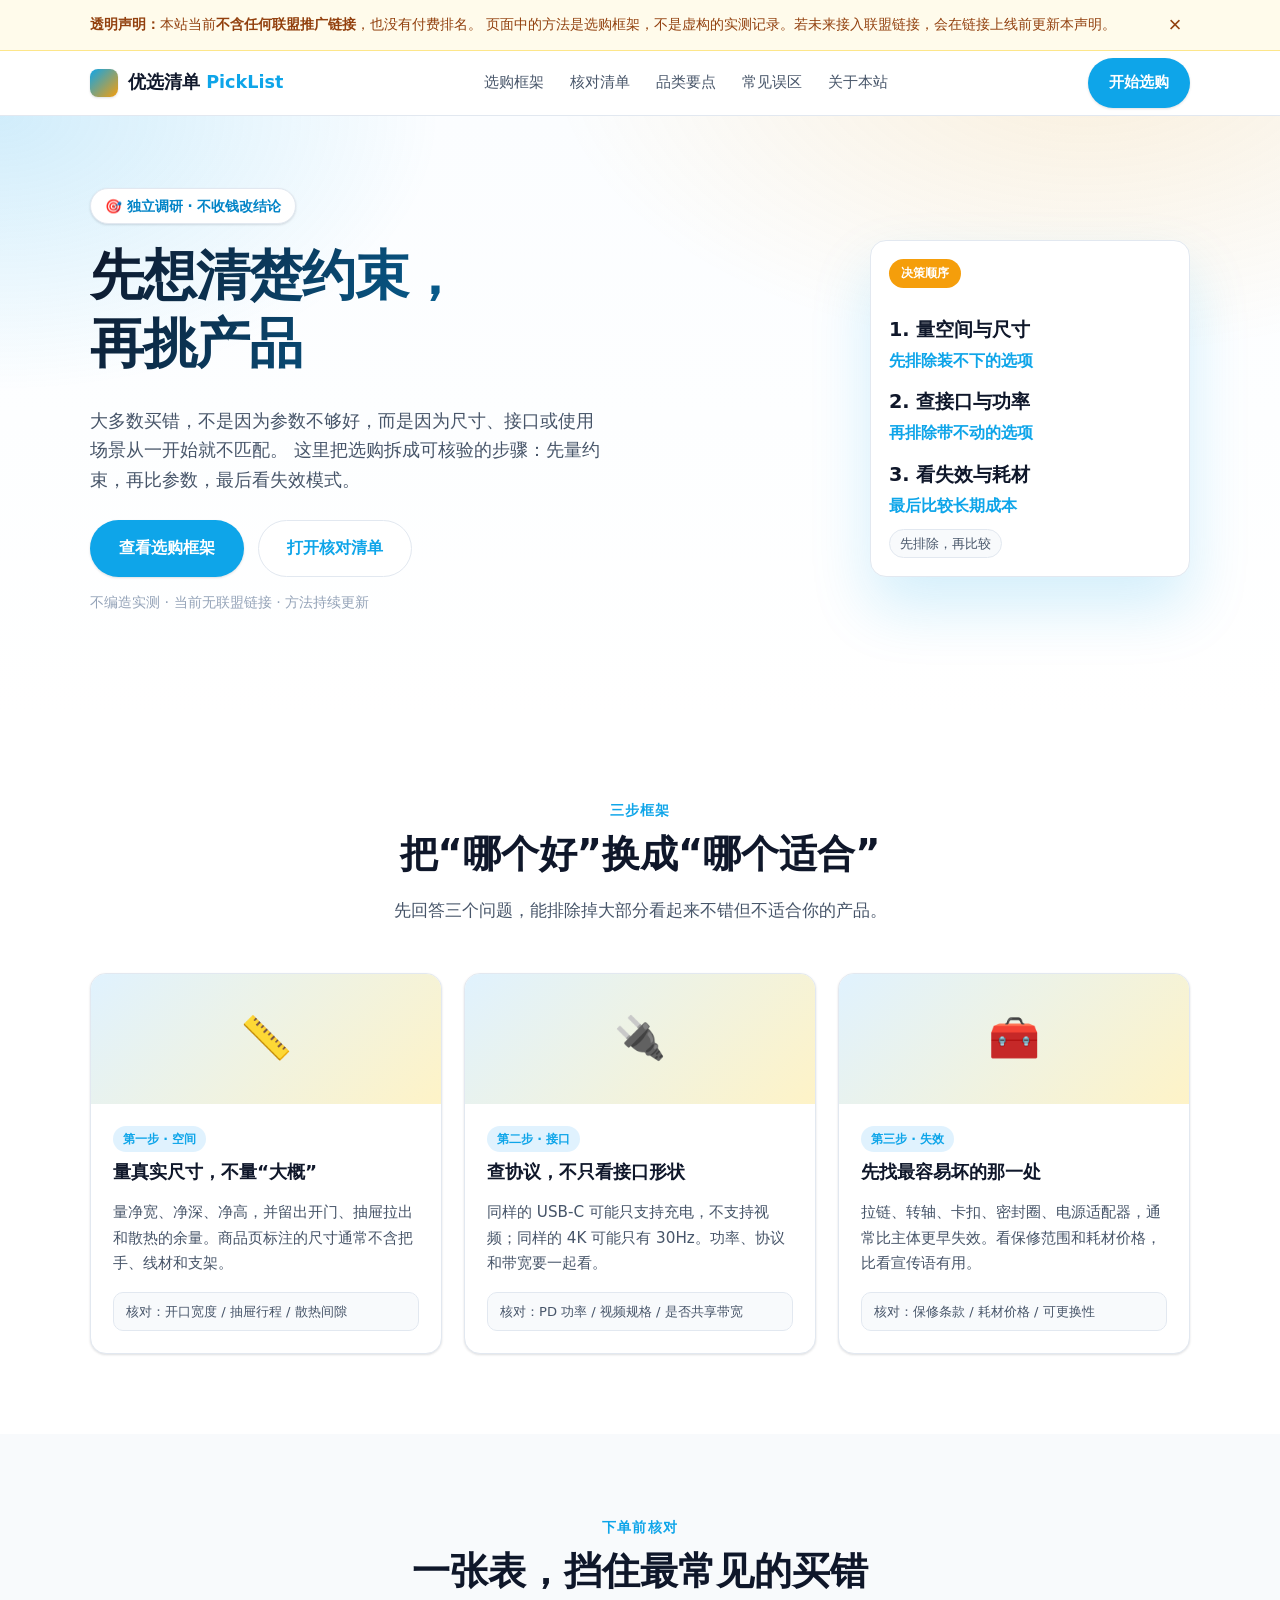
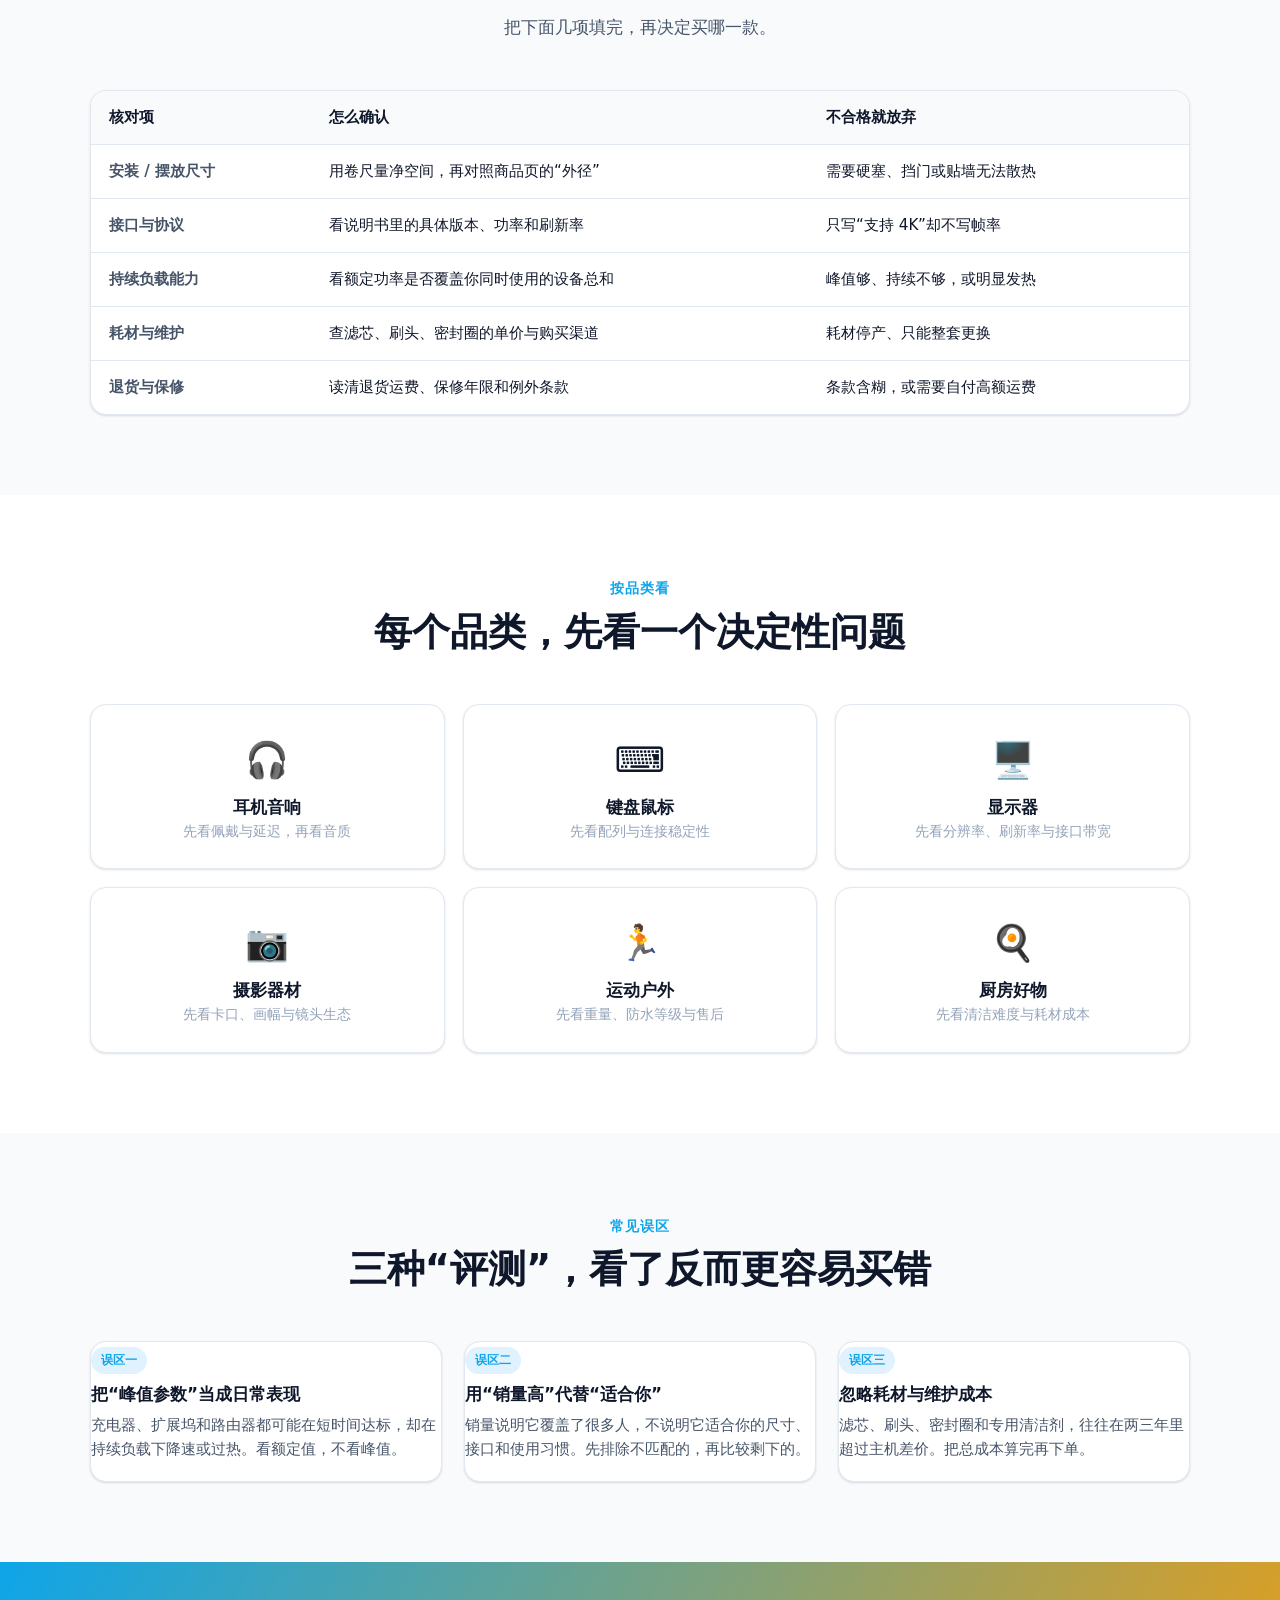
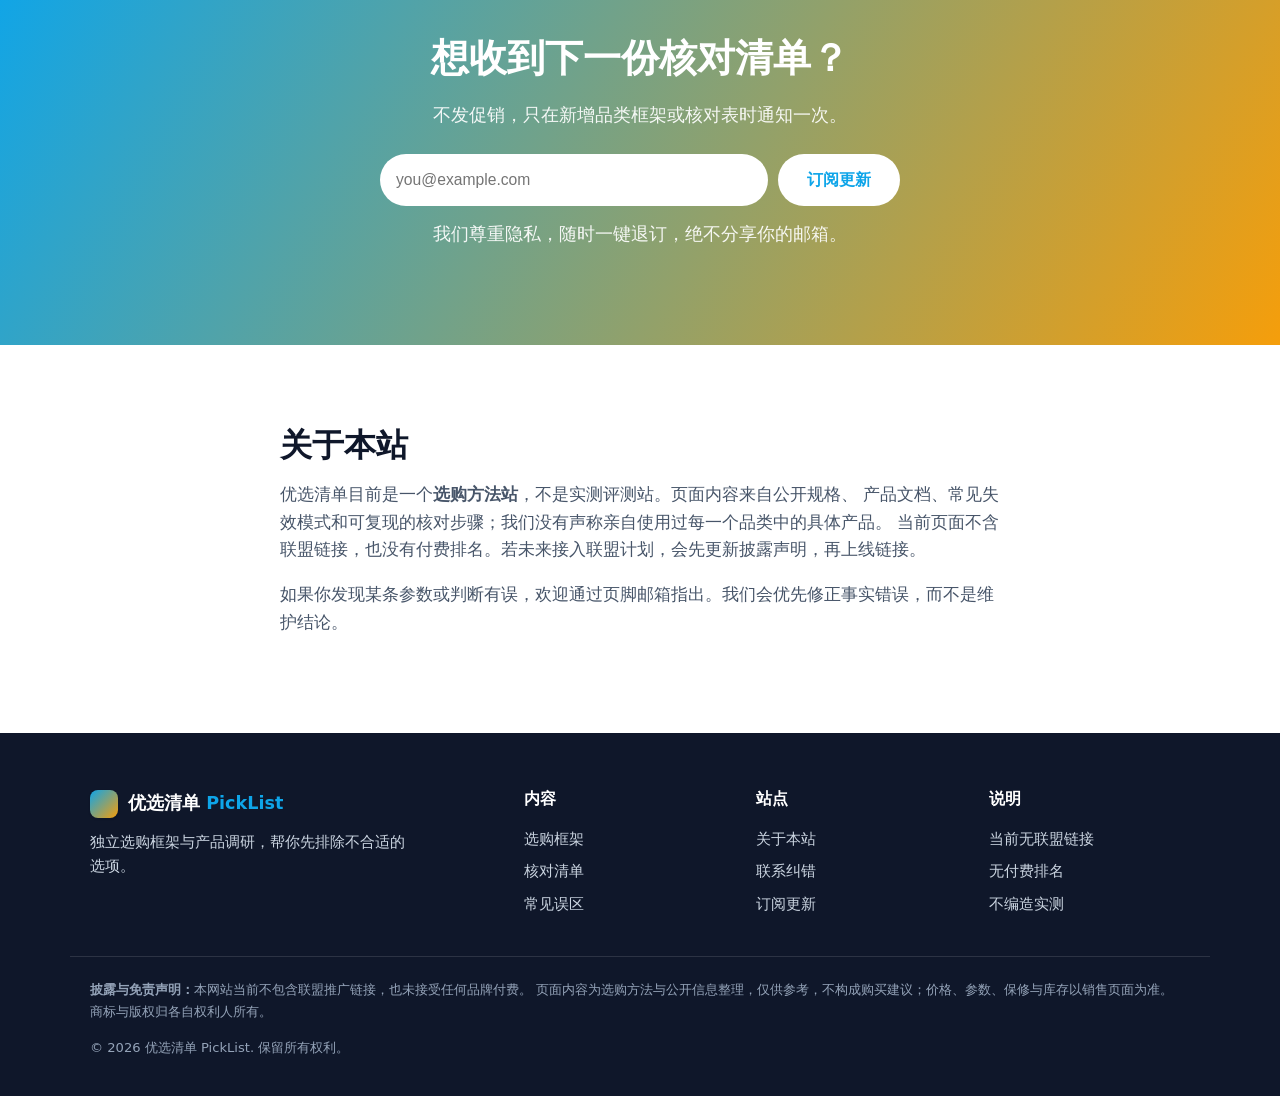
==== commit 83e30245: "fix(affiliate): 移除占位链接与虚构实测表述，改为选购框架页" ====
--- a/affiliate/index.html
+++ b/affiliate/index.html
@@ -3,36 +3,33 @@
 <head>
   <meta charset="UTF-8" />
   <meta name="viewport" content="width=device-width, initial-scale=1.0" />
-  <!-- SEO：联盟站点核心靠搜索流量，标题/描述务必含细分品类关键词 -->
-  <title>优选清单 · 2026 值得买产品推荐与评测</title>
-  <meta name="description" content="我们通过横向调研与使用体验，筛选值得购买的产品，附详细对比与购买建议。内含联盟推广链接。" />
+  <title>优选清单 · 独立选购框架与产品调研</title>
+  <meta name="description" content="用可核验的规格、空间约束与失效模式，帮你做出购买决策。当前未接入联盟链接，不编造实测经历。" />
   <meta name="robots" content="index, follow" />
   <meta name="theme-color" content="#0ea5e9" />
   <link rel="canonical" href="https://yunzhou6-affiliate.netlify.app/" />
   <meta property="og:type" content="website" />
   <meta property="og:locale" content="zh_CN" />
   <meta property="og:site_name" content="优选清单 PickList" />
-  <meta property="og:title" content="优选清单 · 2026 值得买产品推荐与评测" />
-  <meta property="og:description" content="基于横向调研的选购清单与产品对比，帮你更快做出购买决策。" />
+  <meta property="og:title" content="优选清单 · 独立选购框架与产品调研" />
+  <meta property="og:description" content="先量约束，再比参数，最后看失效模式。一份不靠编造实测的选购方法。" />
   <meta property="og:url" content="https://yunzhou6-affiliate.netlify.app/" />
   <meta name="twitter:card" content="summary" />
-  <meta name="twitter:title" content="优选清单 · 2026 值得买产品推荐与评测" />
-  <meta name="twitter:description" content="基于横向调研的选购清单与产品对比，帮你更快做出购买决策。" />
+  <meta name="twitter:title" content="优选清单 · 独立选购框架与产品调研" />
+  <meta name="twitter:description" content="先量约束，再比参数，最后看失效模式。一份不靠编造实测的选购方法。" />
   <link rel="stylesheet" href="./styles.css" />
 </head>
 <body>
-  <!-- 联盟合规披露条：几乎所有国家/平台（含 Amazon Associates、FTC）都要求明确披露 -->
   <div class="disclosure" id="disclosure">
     <div class="container disclosure-inner">
       <p>
-        <strong>透明声明：</strong>本站点包含联盟推广链接。若您通过我们的链接完成购买，我们可能获得一笔佣金，
-        <b>这不会增加您的任何费用</b>，也独立于我们的评测结论。我们只推荐真实使用过或充分调研过的产品。
+        <strong>透明声明：</strong>本站当前<strong>不含任何联盟推广链接</strong>，也没有付费排名。
+        页面中的方法是选购框架，不是虚构的实测记录。若未来接入联盟链接，会在链接上线前更新本声明。
       </p>
       <button class="disclosure-close" id="disclosureClose" aria-label="关闭声明">×</button>
     </div>
   </div>
 
-  <!-- 顶部导航 -->
   <header class="site-header" id="top">
     <div class="container nav">
       <a class="brand" href="#top" aria-label="优选清单首页">
@@ -41,15 +38,15 @@
       </a>
 
       <nav class="nav-links" id="navLinks" aria-label="主导航">
-        <a href="#picks">精选好物</a>
-        <a href="#compare">横评对比</a>
-        <a href="#categories">全部分类</a>
-        <a href="#reviews">最新评测</a>
-        <a href="#about">关于我们</a>
+        <a href="#framework">选购框架</a>
+        <a href="#compare">核对清单</a>
+        <a href="#categories">品类要点</a>
+        <a href="#mistakes">常见误区</a>
+        <a href="#about">关于本站</a>
       </nav>
 
       <div class="nav-actions">
-        <a class="btn btn-primary" href="#picks">查看榜单</a>
+        <a class="btn btn-primary" href="#framework">开始选购</a>
       </div>
 
       <button class="nav-toggle" id="navToggle" aria-label="打开菜单" aria-expanded="false" aria-controls="navLinks">
@@ -59,211 +56,189 @@
   </header>
 
   <main>
-    <!-- Hero -->
     <section class="hero">
       <div class="container hero-grid">
         <div class="hero-copy reveal">
-          <span class="badge">🎯 独立、真实、不收钱改结论</span>
-          <h1>2026 年最值得买的<br />产品推荐</h1>
+          <span class="badge">🎯 独立调研 · 不收钱改结论</span>
+          <h1>先想清楚约束，<br />再挑产品</h1>
           <p class="lead">
-            我们花了数百小时实测与比对，把市面上值得入手的产品浓缩成一份清单。
-            少踩坑、少花冤枉钱，直接看结论。
+            大多数买错，不是因为参数不够好，而是因为尺寸、接口或使用场景从一开始就不匹配。
+            这里把选购拆成可核验的步骤：先量约束，再比参数，最后看失效模式。
           </p>
           <div class="hero-cta">
-            <a class="btn btn-primary btn-lg" href="#picks">查看年度精选</a>
-            <a class="btn btn-outline btn-lg" href="#compare">看横评对比</a>
+            <a class="btn btn-primary btn-lg" href="#framework">查看选购框架</a>
+            <a class="btn btn-outline btn-lg" href="#compare">打开核对清单</a>
           </div>
-          <p class="hero-note">已评测 120+ 款产品 · 每月更新 · 免费阅读</p>
+          <p class="hero-note">不编造实测 · 当前无联盟链接 · 方法持续更新</p>
         </div>
 
         <div class="hero-visual reveal" aria-hidden="true">
           <div class="rank-card">
-            <span class="rank-badge">年度第一</span>
-            <div class="rank-thumb"></div>
-            <div class="rank-body">
-              <h3>[示例产品 A]</h3>
-              <div class="stars" aria-label="评分 4.8 分">★★★★<span class="half">★</span></div>
-              <p class="rank-price">¥XXX</p>
-              <span class="rank-tag">综合最佳</span>
+            <span class="rank-badge">决策顺序</span>
+            <div class="rank-body" style="padding-top:18px;">
+              <h3>1. 量空间与尺寸</h3>
+              <p class="rank-price" style="font-size:16px;">先排除装不下的选项</p>
+              <h3 style="margin-top:16px;">2. 查接口与功率</h3>
+              <p class="rank-price" style="font-size:16px;">再排除带不动的选项</p>
+              <h3 style="margin-top:16px;">3. 看失效与耗材</h3>
+              <p class="rank-price" style="font-size:16px;">最后比较长期成本</p>
+              <span class="rank-tag">先排除，再比较</span>
             </div>
           </div>
         </div>
       </div>
     </section>
 
-    <!-- 精选好物 -->
-    <section class="section" id="picks">
-      <div class="container">
-        <div class="section-head reveal">
-          <span class="eyebrow">编辑精选</span>
-          <h2>我们最推荐的 3 款</h2>
-          <p>按「综合体验 / 性价比 / 特定场景」分别选出，点按钮直达官方/合作购买页。</p>
+    <section class="section" id="framework">
+      <div class="container">
+        <div class="section-head reveal">
+          <span class="eyebrow">三步框架</span>
+          <h2>把“哪个好”换成“哪个适合”</h2>
+          <p>先回答三个问题，能排除掉大部分看起来不错但不适合你的产品。</p>
         </div>
 
         <div class="grid-3 picks">
           <article class="pick-card reveal">
-            <div class="pick-thumb"><span class="pick-emoji" aria-hidden="true">🥇</span></div>
+            <div class="pick-thumb"><span class="pick-emoji" aria-hidden="true">📏</span></div>
             <div class="pick-body">
-              <span class="pick-cat">综合最佳</span>
-              <h3>[示例产品 A]</h3>
-              <div class="stars" aria-label="评分 4.8 分">★★★★<span class="half">★</span></div>
-              <p class="pick-price">¥XXX <del>¥YYY</del></p>
-              <p class="pick-desc">一句话说明它为什么排第一，突出 1–2 个差异化卖点。</p>
-              <!-- 联盟链接占位：替换为你的推广链接，建议带 subID 便于统计转化 -->
-              <a class="btn btn-primary btn-block" href="https://example.com/affiliate?product=A&subid=home_top1" rel="sponsored nofollow noopener" target="_blank">查看评测并购买</a>
+              <span class="pick-cat">第一步 · 空间</span>
+              <h3>量真实尺寸，不量“大概”</h3>
+              <p class="pick-desc">量净宽、净深、净高，并留出开门、抽屉拉出和散热的余量。商品页标注的尺寸通常不含把手、线材和支架。</p>
+              <p class="pick-note">核对：开口宽度 / 抽屉行程 / 散热间隙</p>
             </div>
           </article>
 
           <article class="pick-card reveal">
-            <div class="pick-thumb"><span class="pick-emoji" aria-hidden="true">💰</span></div>
+            <div class="pick-thumb"><span class="pick-emoji" aria-hidden="true">🔌</span></div>
             <div class="pick-body">
-              <span class="pick-cat">性价比之王</span>
-              <h3>[示例产品 B]</h3>
-              <div class="stars" aria-label="评分 4.6 分">★★★★<span class="half">★</span></div>
-              <p class="pick-price">¥XXX <del>¥YYY</del></p>
-              <p class="pick-desc">预算有限时的首选，核心体验不缩水，适合入门用户。</p>
-              <a class="btn btn-outline btn-block" href="https://example.com/affiliate?product=B&subid=home_top2" rel="sponsored nofollow noopener" target="_blank">查看评测并购买</a>
+              <span class="pick-cat">第二步 · 接口</span>
+              <h3>查协议，不只看接口形状</h3>
+              <p class="pick-desc">同样的 USB-C 可能只支持充电，不支持视频；同样的 4K 可能只有 30Hz。功率、协议和带宽要一起看。</p>
+              <p class="pick-note">核对：PD 功率 / 视频规格 / 是否共享带宽</p>
             </div>
           </article>
 
           <article class="pick-card reveal">
-            <div class="pick-thumb"><span class="pick-emoji" aria-hidden="true">⚡</span></div>
+            <div class="pick-thumb"><span class="pick-emoji" aria-hidden="true">🧰</span></div>
             <div class="pick-body">
-              <span class="pick-cat">进阶之选</span>
-              <h3>[示例产品 C]</h3>
-              <div class="stars" aria-label="评分 4.7 分">★★★★<span class="half">★</span></div>
-              <p class="pick-price">¥XXX <del>¥YYY</del></p>
-              <p class="pick-desc">预算充足、追求极致体验玩家的升级方向，附详细横向评测。</p>
-              <a class="btn btn-outline btn-block" href="https://example.com/affiliate?product=C&subid=home_top3" rel="sponsored nofollow noopener" target="_blank">查看评测并购买</a>
-            </div>
-          </article>
-        </div>
-      </div>
-    </section>
-
-    <!-- 横评对比 -->
+              <span class="pick-cat">第三步 · 失效</span>
+              <h3>先找最容易坏的那一处</h3>
+              <p class="pick-desc">拉链、转轴、卡扣、密封圈、电源适配器，通常比主体更早失效。看保修范围和耗材价格，比看宣传语有用。</p>
+              <p class="pick-note">核对：保修条款 / 耗材价格 / 可更换性</p>
+            </div>
+          </article>
+        </div>
+      </div>
+    </section>
+
     <section class="section section-alt" id="compare">
       <div class="container">
         <div class="section-head reveal">
-          <span class="eyebrow">横评对比</span>
-          <h2>三款热门产品，一张表看懂</h2>
-          <p>对比维度可按你的品类自定义，帮助用户快速决策。</p>
+          <span class="eyebrow">下单前核对</span>
+          <h2>一张表，挡住最常见的买错</h2>
+          <p>把下面几项填完，再决定买哪一款。</p>
         </div>
 
         <div class="table-wrap reveal">
           <table class="compare-table">
             <thead>
               <tr>
-                <th>维度</th>
-                <th>[产品 A]</th>
-                <th>[产品 B]</th>
-                <th>[产品 C]</th>
+                <th>核对项</th>
+                <th>怎么确认</th>
+                <th>不合格就放弃</th>
               </tr>
             </thead>
             <tbody>
-              <tr><td>价格</td><td>¥XXX</td><td>¥XXX</td><td>¥XXX</td></tr>
-              <tr><td>综合评分</td><td>4.8 ★</td><td>4.6 ★</td><td>4.7 ★</td></tr>
-              <tr><td>核心卖点</td><td>体验均衡</td><td>价格友好</td><td>性能顶配</td></tr>
-              <tr><td>适合人群</td><td>大多数用户</td><td>预算敏感</td><td>进阶玩家</td></tr>
-              <tr>
-                <td>购买</td>
-                <td><a class="btn btn-primary btn-sm" href="https://example.com/affiliate?product=A&subid=compare" rel="sponsored nofollow noopener" target="_blank">前往</a></td>
-                <td><a class="btn btn-outline btn-sm" href="https://example.com/affiliate?product=B&subid=compare" rel="sponsored nofollow noopener" target="_blank">前往</a></td>
-                <td><a class="btn btn-outline btn-sm" href="https://example.com/affiliate?product=C&subid=compare" rel="sponsored nofollow noopener" target="_blank">前往</a></td>
-              </tr>
+              <tr><td>安装 / 摆放尺寸</td><td>用卷尺量净空间，再对照商品页的“外径”</td><td>需要硬塞、挡门或贴墙无法散热</td></tr>
+              <tr><td>接口与协议</td><td>看说明书里的具体版本、功率和刷新率</td><td>只写“支持 4K”却不写帧率</td></tr>
+              <tr><td>持续负载能力</td><td>看额定功率是否覆盖你同时使用的设备总和</td><td>峰值够、持续不够，或明显发热</td></tr>
+              <tr><td>耗材与维护</td><td>查滤芯、刷头、密封圈的单价与购买渠道</td><td>耗材停产、只能整套更换</td></tr>
+              <tr><td>退货与保修</td><td>读清退货运费、保修年限和例外条款</td><td>条款含糊，或需要自付高额运费</td></tr>
             </tbody>
           </table>
         </div>
       </div>
     </section>
 
-    <!-- 品类入口 -->
     <section class="section" id="categories">
       <div class="container">
         <div class="section-head reveal">
-          <span class="eyebrow">按需浏览</span>
-          <h2>按品类找好物</h2>
+          <span class="eyebrow">按品类看</span>
+          <h2>每个品类，先看一个决定性问题</h2>
         </div>
         <div class="grid-3 cats">
-          <a class="cat-card reveal" href="#"><span class="cat-emoji" aria-hidden="true">🎧</span><h3>耳机音响</h3><p>12 篇评测</p></a>
-          <a class="cat-card reveal" href="#"><span class="cat-emoji" aria-hidden="true">⌨️</span><h3>键盘鼠标</h3><p>9 篇评测</p></a>
-          <a class="cat-card reveal" href="#"><span class="cat-emoji" aria-hidden="true">🖥️</span><h3>显示器</h3><p>7 篇评测</p></a>
-          <a class="cat-card reveal" href="#"><span class="cat-emoji" aria-hidden="true">📷</span><h3>摄影器材</h3><p>10 篇评测</p></a>
-          <a class="cat-card reveal" href="#"><span class="cat-emoji" aria-hidden="true">🏃</span><h3>运动户外</h3><p>8 篇评测</p></a>
-          <a class="cat-card reveal" href="#"><span class="cat-emoji" aria-hidden="true">🍳</span><h3>厨房好物</h3><p>6 篇评测</p></a>
-        </div>
-      </div>
-    </section>
-
-    <!-- 最新评测 -->
-    <section class="section section-alt" id="reviews">
-      <div class="container">
-        <div class="section-head reveal">
-          <span class="eyebrow">最新评测</span>
-          <h2>近期更新的深度内容</h2>
+          <a class="cat-card reveal" href="#compare"><span class="cat-emoji" aria-hidden="true">🎧</span><h3>耳机音响</h3><p>先看佩戴与延迟，再看音质</p></a>
+          <a class="cat-card reveal" href="#compare"><span class="cat-emoji" aria-hidden="true">⌨️</span><h3>键盘鼠标</h3><p>先看配列与连接稳定性</p></a>
+          <a class="cat-card reveal" href="#compare"><span class="cat-emoji" aria-hidden="true">🖥️</span><h3>显示器</h3><p>先看分辨率、刷新率与接口带宽</p></a>
+          <a class="cat-card reveal" href="#compare"><span class="cat-emoji" aria-hidden="true">📷</span><h3>摄影器材</h3><p>先看卡口、画幅与镜头生态</p></a>
+          <a class="cat-card reveal" href="#compare"><span class="cat-emoji" aria-hidden="true">🏃</span><h3>运动户外</h3><p>先看重量、防水等级与售后</p></a>
+          <a class="cat-card reveal" href="#compare"><span class="cat-emoji" aria-hidden="true">🍳</span><h3>厨房好物</h3><p>先看清洁难度与耗材成本</p></a>
+        </div>
+      </div>
+    </section>
+
+    <section class="section section-alt" id="mistakes">
+      <div class="container">
+        <div class="section-head reveal">
+          <span class="eyebrow">常见误区</span>
+          <h2>三种“评测”，看了反而更容易买错</h2>
         </div>
         <div class="grid-3 posts">
           <article class="post-card reveal">
-            <div class="post-thumb"></div>
             <div class="post-body">
-              <span class="post-cat">选购指南</span>
-              <h3>[2026 年] 入门到进阶：如何挑选 [品类] 不踩坑</h3>
-              <p>从预算、核心参数到使用场景，一篇文章讲清选购逻辑。</p>
-              <a class="post-more" href="#">阅读全文 →</a>
+              <span class="post-cat">误区一</span>
+              <h3>把“峰值参数”当成日常表现</h3>
+              <p>充电器、扩展坞和路由器都可能在短时间达标，却在持续负载下降速或过热。看额定值，不看峰值。</p>
             </div>
           </article>
           <article class="post-card reveal">
-            <div class="post-thumb"></div>
             <div class="post-body">
-              <span class="post-cat">单品评测</span>
-              <h3>[产品 A] 深度体验：它凭什么排第一？</h3>
-              <p>两周真实使用，优缺点、适用人群一次说清。</p>
-              <a class="post-more" href="#">阅读全文 →</a>
+              <span class="post-cat">误区二</span>
+              <h3>用“销量高”代替“适合你”</h3>
+              <p>销量说明它覆盖了很多人，不说明它适合你的尺寸、接口和使用习惯。先排除不匹配的，再比较剩下的。</p>
             </div>
           </article>
           <article class="post-card reveal">
-            <div class="post-thumb"></div>
             <div class="post-body">
-              <span class="post-cat">横评</span>
-              <h3>同价位 5 款 [品类] 盲测对比</h3>
-              <p>不看品牌看体验，告诉你钱该花在哪。</p>
-              <a class="post-more" href="#">阅读全文 →</a>
-            </div>
-          </article>
-        </div>
-      </div>
-    </section>
-
-    <!-- 订阅 -->
+              <span class="post-cat">误区三</span>
+              <h3>忽略耗材与维护成本</h3>
+              <p>滤芯、刷头、密封圈和专用清洁剂，往往在两三年里超过主机差价。把总成本算完再下单。</p>
+            </div>
+          </article>
+        </div>
+      </div>
+    </section>
+
     <section class="cta" id="subscribe">
       <div class="container cta-inner reveal">
-        <h2>不想错过新评测？</h2>
-        <p>订阅后，我们每周精选一期「值得买清单」直接发到你的邮箱。</p>
-        <form class="sub-form" id="subForm" name="subscribe" method="POST" data-netlify="true" netlify-honeypot="bot-field" novalidate>
+        <h2>想收到下一份核对清单？</h2>
+        <p>不发促销，只在新增品类框架或核对表时通知一次。</p>
+        <form class="sub-form" id="subForm" name="subscribe" method="POST" data-netlify="true" netlify netlify-honeypot="bot-field" novalidate>
           <input type="hidden" name="form-name" value="subscribe" />
           <p class="hidden"><label>请勿填写：<input name="bot-field" tabindex="-1" autocomplete="off" /></label></p>
           <input type="email" id="subEmail" placeholder="you@example.com" autocomplete="email" aria-label="邮箱地址" required />
-          <button class="btn btn-light btn-lg" type="submit">免费订阅</button>
+          <button class="btn btn-light btn-lg" type="submit">订阅更新</button>
           <p class="form-success" id="subSuccess" aria-live="polite" hidden></p>
         </form>
         <p class="cta-fine">我们尊重隐私，随时一键退订，绝不分享你的邮箱。</p>
       </div>
     </section>
 
-    <!-- 关于 -->
     <section class="section" id="about">
       <div class="container about reveal">
-        <h2>我们如何做评测</h2>
+        <h2>关于本站</h2>
         <p>
-          优选清单由一群真实使用者运营。我们只推荐亲自用过或做了充分横向调研的产品，
-          评测结论独立于任何品牌合作。联盟佣金是我们维持站点运转的方式之一，
-          但<strong>它不会影响我们对产品的客观评价</strong>。如果你发现某条内容有问题，欢迎随时联系我们纠错。
+          优选清单目前是一个<strong>选购方法站</strong>，不是实测评测站。页面内容来自公开规格、
+          产品文档、常见失效模式和可复现的核对步骤；我们没有声称亲自使用过每一个品类中的具体产品。
+          当前页面不含联盟链接，也没有付费排名。若未来接入联盟计划，会先更新披露声明，再上线链接。
         </p>
+        <p>
+          如果你发现某条参数或判断有误，欢迎通过页脚邮箱指出。我们会优先修正事实错误，而不是维护结论。
+        </p>
       </div>
     </section>
   </main>
 
-  <!-- 页脚：含联盟免责声明 -->
   <footer class="site-footer">
     <div class="container footer-grid">
       <div class="footer-brand">
@@ -271,34 +246,32 @@
           <span class="brand-mark" aria-hidden="true"></span>
           <span class="brand-name">优选清单 <span class="brand-sub">PickList</span></span>
         </a>
-        <p>独立产品评测与购买建议，帮你少花冤枉钱。</p>
+        <p>独立选购框架与产品调研，帮你先排除不合适的选项。</p>
       </div>
       <div class="footer-col">
         <h4>内容</h4>
-        <a href="#picks">精选好物</a>
-        <a href="#compare">横评对比</a>
-        <a href="#reviews">最新评测</a>
+        <a href="#framework">选购框架</a>
+        <a href="#compare">核对清单</a>
+        <a href="#mistakes">常见误区</a>
       </div>
       <div class="footer-col">
         <h4>站点</h4>
-        <a href="#about">关于我们</a>
-        <a href="#">联系纠错</a>
-        <a href="#">隐私政策</a>
+        <a href="#about">关于本站</a>
+        <a href="mailto:yunzhou6@gmail.com">联系纠错</a>
+        <a href="#subscribe">订阅更新</a>
       </div>
       <div class="footer-col">
-        <h4>关注</h4>
-        <a href="#">微信公众号</a>
-        <a href="#">RSS 订阅</a>
-        <a href="#subscribe">邮件订阅</a>
+        <h4>说明</h4>
+        <p>当前无联盟链接</p>
+        <p>无付费排名</p>
+        <p>不编造实测</p>
       </div>
     </div>
 
     <div class="container footer-disclaimer">
       <p>
-        <strong>联盟关系与免责声明：</strong>本网站（优选清单）参与若干联盟营销计划，
-        包括但不限于各大电商的联盟项目。当您通过本站链接购买商品时，我们可能获得佣金，
-        这不会让您支付更高价格。产品链接均标注 <code>rel="sponsored nofollow"</code>。
-        本站内容仅供参考资料之用，不构成购买或投资建议；价格、参数以实际销售页面为准。
+        <strong>披露与免责声明：</strong>本网站当前不包含联盟推广链接，也未接受任何品牌付费。
+        页面内容为选购方法与公开信息整理，仅供参考，不构成购买建议；价格、参数、保修与库存以销售页面为准。
         商标与版权归各自权利人所有。
       </p>
       <p class="copyright">© 2026 优选清单 PickList. 保留所有权利。</p>
--- a/affiliate/styles.css
+++ b/affiliate/styles.css
@@ -218,3 +218,17 @@
 
 /* Netlify Forms honeypot field */
 .hidden { position: absolute !important; left: -9999px !important; width: 1px; height: 1px; overflow: hidden; }
+
+
+/* ---------- 选购框架页新增 ---------- */
+.pick-note {
+  font-size: 0.82rem;
+  color: var(--ink-soft);
+  background: var(--bg-alt);
+  border: 1px solid var(--border);
+  border-radius: var(--radius-sm);
+  padding: 8px 12px;
+  margin: 0;
+}
+.footer-col p { color: #cbd5e1; font-size: 0.92rem; padding: 4px 0; margin: 0; }
+.post-card .post-body { padding: 4px 0; }
